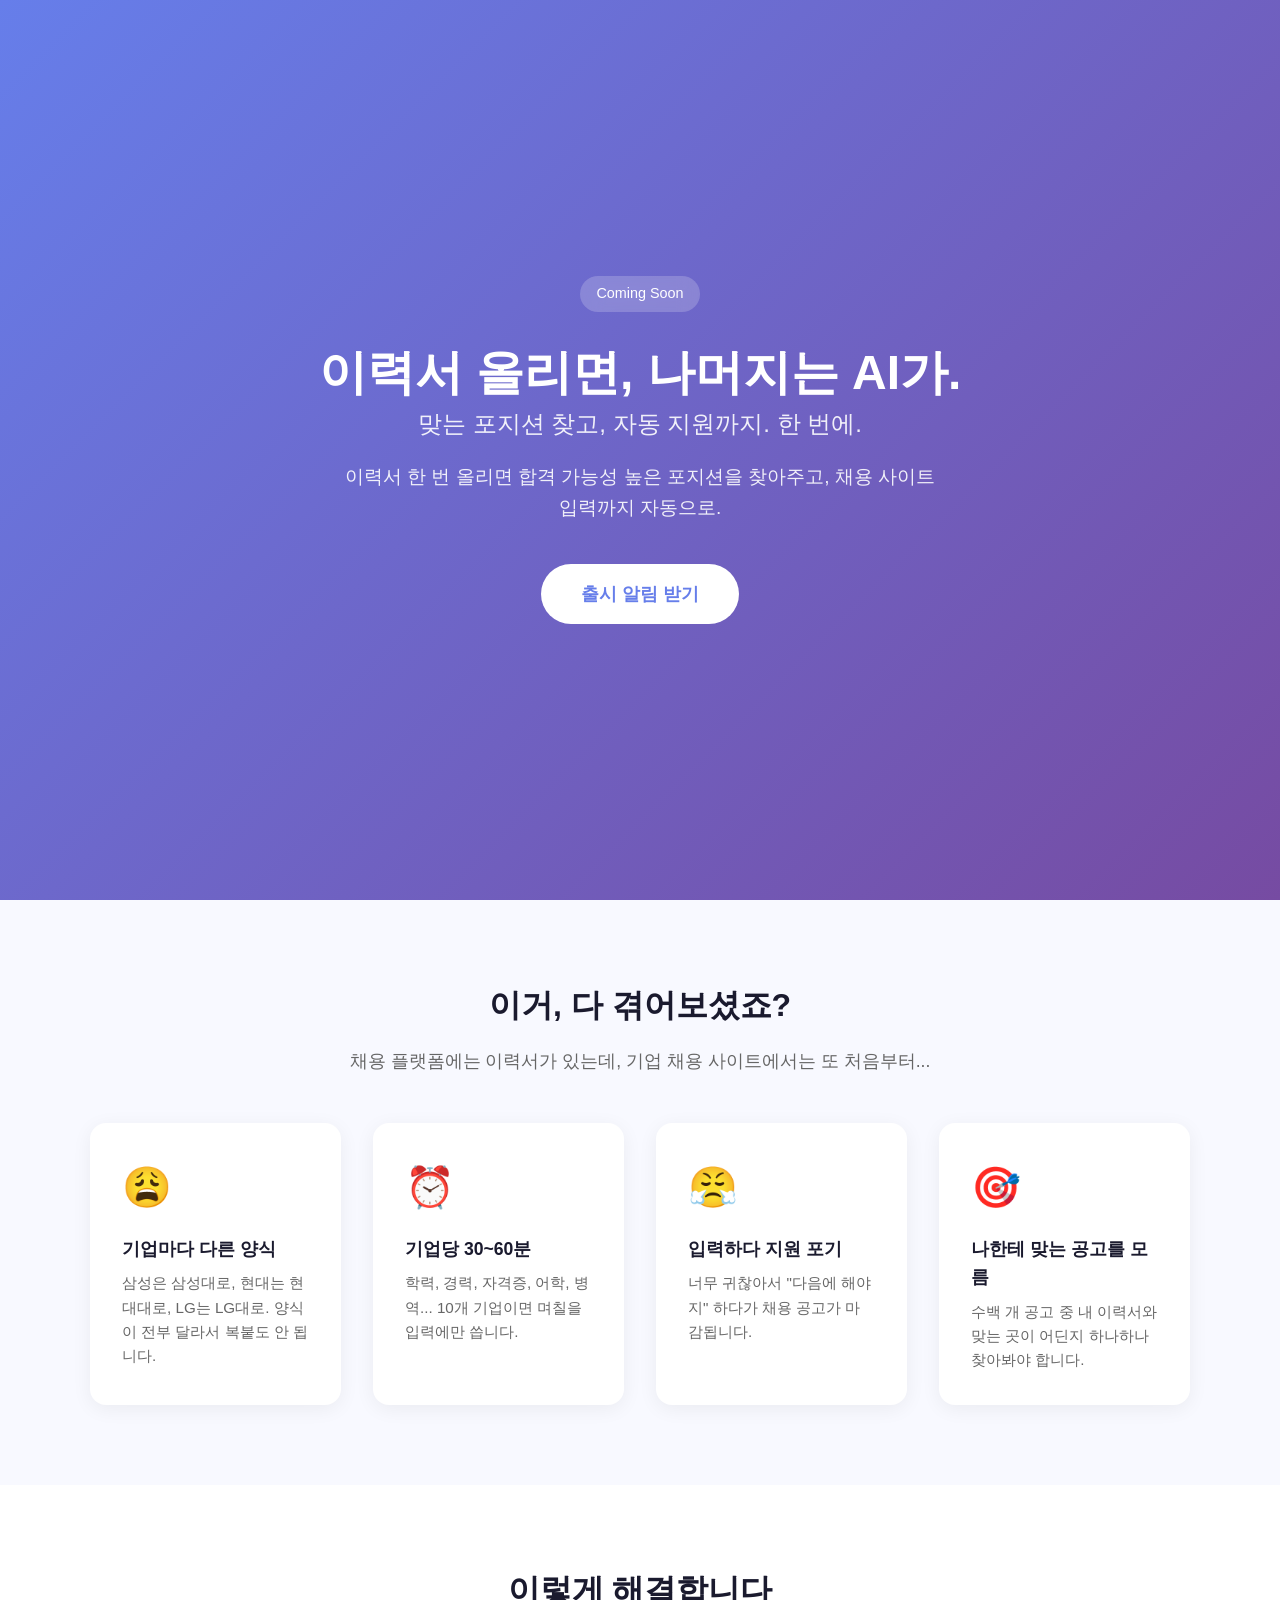
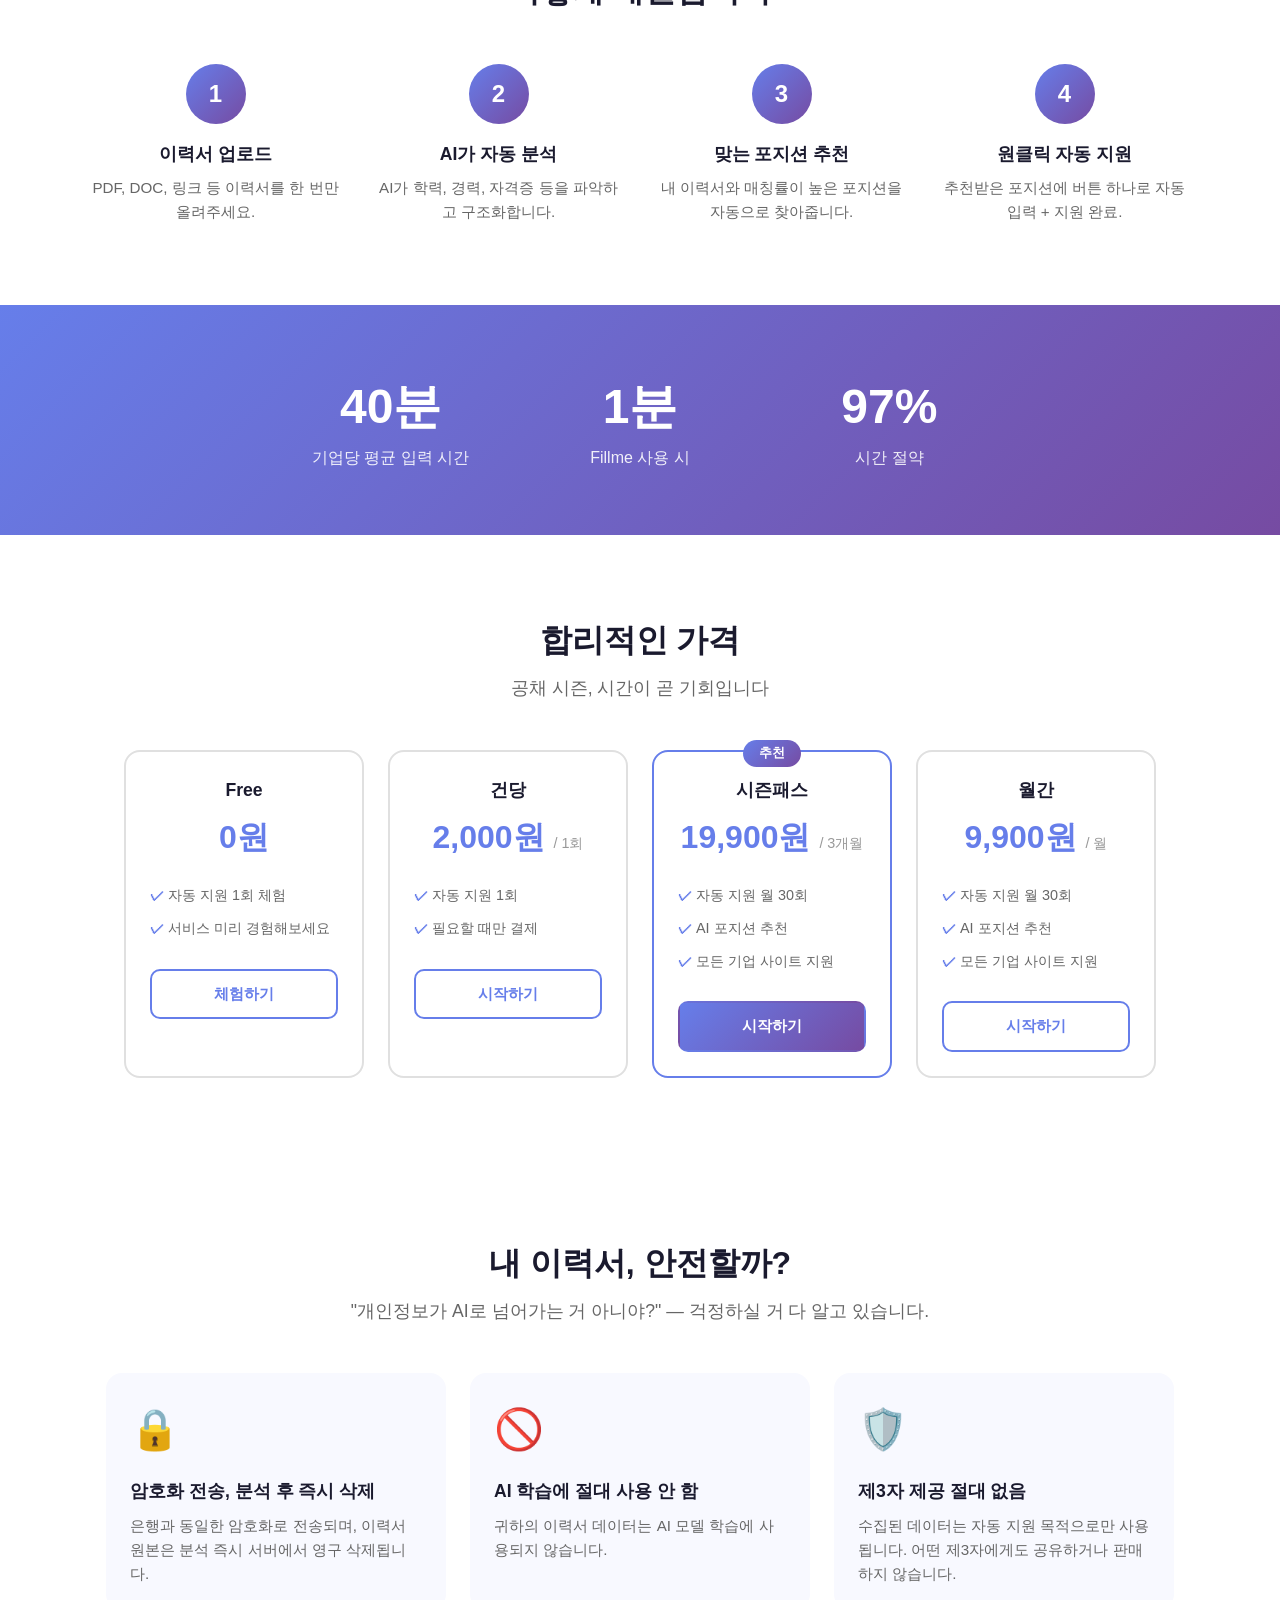
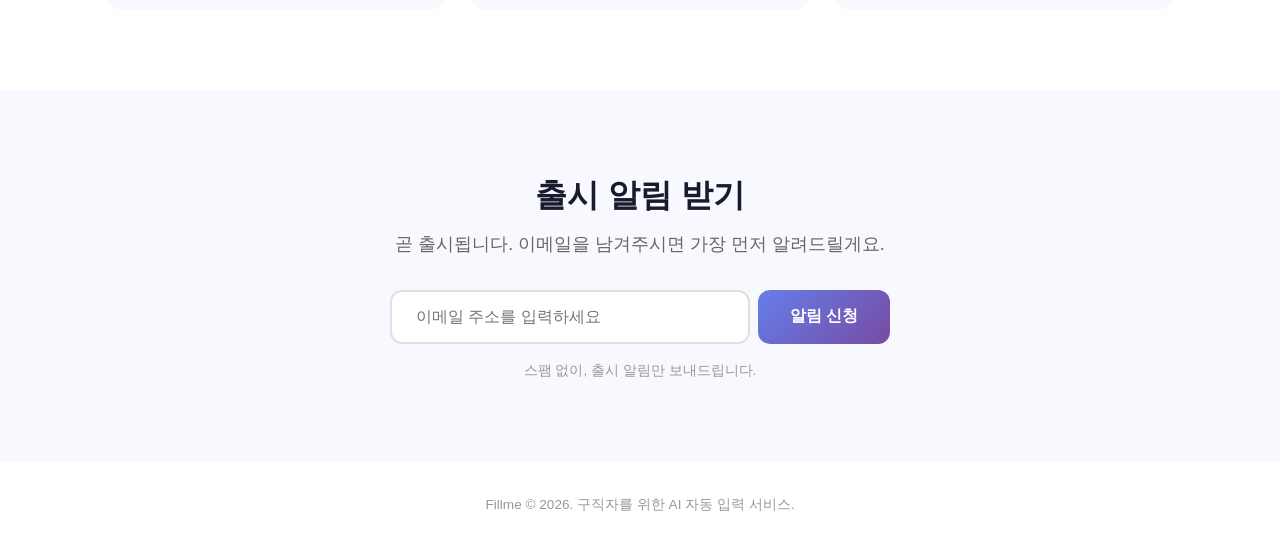
==== index.html @ e5c7961a "Update stats: 3min → 1min, 93% → 97% time saved Co-Authored-By: Claude Opus 4.6 (1M context) <norepl" ====
<!DOCTYPE html>
<html lang="ko">
<head>
    <meta charset="UTF-8">
    <meta name="viewport" content="width=device-width, initial-scale=1.0">
    <title>Fillme - 이력서 자동 입력</title>
    <meta name="description" content="이력서 한 번 올리면, 어떤 기업 채용 사이트든 자동으로 채워드립니다.">
    <style>
        * {
            margin: 0;
            padding: 0;
            box-sizing: border-box;
        }

        body {
            font-family: -apple-system, BlinkMacSystemFont, 'Segoe UI', Roboto, 'Noto Sans KR', sans-serif;
            color: #1a1a2e;
            background: #ffffff;
            line-height: 1.6;
        }

        /* Hero Section */
        .hero {
            min-height: 100vh;
            display: flex;
            flex-direction: column;
            justify-content: center;
            align-items: center;
            text-align: center;
            padding: 2rem;
            background: linear-gradient(135deg, #667eea 0%, #764ba2 100%);
            color: white;
        }

        .hero-badge {
            display: inline-block;
            background: rgba(255,255,255,0.2);
            padding: 0.4rem 1rem;
            border-radius: 50px;
            font-size: 0.9rem;
            margin-bottom: 2rem;
            backdrop-filter: blur(10px);
        }

        .hero h1 {
            font-size: 3rem;
            font-weight: 800;
            margin-bottom: 1.5rem;
            line-height: 1.2;
        }

        .hero h1 span {
            display: block;
            font-size: 1.5rem;
            font-weight: 400;
            opacity: 0.9;
            margin-top: 0.5rem;
        }

        .hero p {
            font-size: 1.2rem;
            max-width: 600px;
            opacity: 0.9;
            margin-bottom: 2.5rem;
        }

        .hero-cta {
            display: inline-block;
            background: white;
            color: #667eea;
            padding: 1rem 2.5rem;
            border-radius: 50px;
            font-size: 1.1rem;
            font-weight: 700;
            text-decoration: none;
            transition: transform 0.2s, box-shadow 0.2s;
        }

        .hero-cta:hover {
            transform: translateY(-2px);
            box-shadow: 0 10px 30px rgba(0,0,0,0.2);
        }

        /* Pain Section */
        .pain {
            padding: 5rem 2rem;
            text-align: center;
            background: #f8f9ff;
        }

        .pain h2 {
            font-size: 2rem;
            margin-bottom: 1rem;
            color: #1a1a2e;
        }

        .pain .subtitle {
            font-size: 1.1rem;
            color: #666;
            max-width: 600px;
            margin: 0 auto 3rem;
        }

        .pain-cards {
            display: flex;
            gap: 2rem;
            max-width: 1100px;
            margin: 0 auto;
            flex-wrap: wrap;
            justify-content: center;
        }

        .pain-card {
            background: white;
            padding: 2rem;
            border-radius: 16px;
            flex: 1;
            min-width: 250px;
            max-width: 280px;
            box-shadow: 0 4px 20px rgba(0,0,0,0.06);
            text-align: left;
        }

        .pain-card .emoji {
            font-size: 2.5rem;
            margin-bottom: 1rem;
        }

        .pain-card h3 {
            font-size: 1.1rem;
            margin-bottom: 0.5rem;
            color: #1a1a2e;
        }

        .pain-card p {
            font-size: 0.95rem;
            color: #666;
        }

        /* How It Works */
        .how {
            padding: 5rem 2rem;
            text-align: center;
        }

        .how h2 {
            font-size: 2rem;
            margin-bottom: 3rem;
        }

        .steps {
            display: flex;
            gap: 2rem;
            max-width: 1100px;
            margin: 0 auto;
            flex-wrap: wrap;
            justify-content: center;
        }

        .step {
            flex: 1;
            min-width: 220px;
            max-width: 280px;
        }

        .step-number {
            width: 60px;
            height: 60px;
            background: linear-gradient(135deg, #667eea, #764ba2);
            color: white;
            border-radius: 50%;
            display: flex;
            align-items: center;
            justify-content: center;
            font-size: 1.5rem;
            font-weight: 700;
            margin: 0 auto 1rem;
        }

        .step h3 {
            font-size: 1.1rem;
            margin-bottom: 0.5rem;
        }

        .step p {
            font-size: 0.95rem;
            color: #666;
        }

        /* Stats */
        .stats {
            padding: 4rem 2rem;
            background: linear-gradient(135deg, #667eea 0%, #764ba2 100%);
            color: white;
            text-align: center;
        }

        .stats-grid {
            display: flex;
            gap: 3rem;
            max-width: 700px;
            margin: 0 auto;
            justify-content: center;
            flex-wrap: wrap;
        }

        .stat {
            flex: 1;
            min-width: 150px;
        }

        .stat .number {
            font-size: 3rem;
            font-weight: 800;
        }

        .stat .label {
            font-size: 1rem;
            opacity: 0.9;
        }

        /* CTA Section */
        .cta {
            padding: 5rem 2rem;
            text-align: center;
            background: #f8f9ff;
        }

        .cta h2 {
            font-size: 2rem;
            margin-bottom: 0.5rem;
        }

        .cta .subtitle {
            font-size: 1.1rem;
            color: #666;
            margin-bottom: 2rem;
        }

        .form-container {
            max-width: 500px;
            margin: 0 auto;
        }

        .email-form {
            display: flex;
            gap: 0.5rem;
            margin-bottom: 1rem;
        }

        .email-form input {
            flex: 1;
            padding: 1rem 1.5rem;
            border: 2px solid #e0e0e0;
            border-radius: 12px;
            font-size: 1rem;
            outline: none;
            transition: border-color 0.2s;
        }

        .email-form input:focus {
            border-color: #667eea;
        }

        .email-form button {
            padding: 1rem 2rem;
            background: linear-gradient(135deg, #667eea, #764ba2);
            color: white;
            border: none;
            border-radius: 12px;
            font-size: 1rem;
            font-weight: 700;
            cursor: pointer;
            transition: transform 0.2s, opacity 0.2s;
            white-space: nowrap;
        }

        .email-form button:hover {
            transform: translateY(-1px);
            opacity: 0.9;
        }

        .form-note {
            font-size: 0.85rem;
            color: #999;
        }

        .success-message {
            display: none;
            background: #e8f5e9;
            color: #2e7d32;
            padding: 1rem;
            border-radius: 12px;
            font-weight: 600;
        }

        /* Pricing Preview */
        .pricing {
            padding: 5rem 2rem;
            text-align: center;
        }

        .pricing h2 {
            font-size: 2rem;
            margin-bottom: 0.5rem;
        }

        .pricing .subtitle {
            font-size: 1.1rem;
            color: #666;
            margin-bottom: 3rem;
        }

        .pricing-cards {
            display: flex;
            gap: 1.5rem;
            max-width: 1050px;
            margin: 0 auto;
            flex-wrap: wrap;
            justify-content: center;
        }

        .pricing-card {
            background: white;
            border: 2px solid #e0e0e0;
            border-radius: 16px;
            padding: 1.5rem;
            flex: 1;
            min-width: 200px;
            max-width: 240px;
            cursor: pointer;
            transition: transform 0.2s, border-color 0.2s;
        }

        .pricing-card:hover {
            transform: translateY(-4px);
            border-color: #667eea;
        }

        .pricing-card.popular {
            border-color: #667eea;
            position: relative;
        }

        .pricing-card.popular::before {
            content: "추천";
            position: absolute;
            top: -12px;
            left: 50%;
            transform: translateX(-50%);
            background: linear-gradient(135deg, #667eea, #764ba2);
            color: white;
            padding: 0.2rem 1rem;
            border-radius: 50px;
            font-size: 0.8rem;
            font-weight: 700;
        }

        .pricing-card h3 {
            font-size: 1.1rem;
            margin-bottom: 0.5rem;
        }

        .pricing-card .price {
            font-size: 2rem;
            font-weight: 800;
            color: #667eea;
            margin-bottom: 0.5rem;
        }

        .pricing-card .price span {
            font-size: 0.9rem;
            font-weight: 400;
            color: #999;
        }

        .pricing-card ul {
            list-style: none;
            text-align: left;
            margin-top: 1rem;
        }

        .pricing-card ul li {
            padding: 0.3rem 0;
            font-size: 0.9rem;
            color: #666;
        }

        .pricing-card ul li::before {
            content: "✓ ";
            color: #667eea;
            font-weight: 700;
        }

        .pricing-card .select-btn {
            display: block;
            width: 100%;
            margin-top: 1.5rem;
            padding: 0.8rem;
            border: 2px solid #667eea;
            background: transparent;
            color: #667eea;
            border-radius: 10px;
            font-size: 0.95rem;
            font-weight: 600;
            cursor: pointer;
            transition: background 0.2s, color 0.2s;
        }

        .pricing-card.popular .select-btn {
            background: linear-gradient(135deg, #667eea, #764ba2);
            color: white;
            border-color: transparent;
        }

        .pricing-card .select-btn:hover {
            background: #667eea;
            color: white;
        }

        /* Security */
        .security {
            padding: 5rem 2rem;
            text-align: center;
        }

        .security h2 {
            font-size: 2rem;
            margin-bottom: 0.5rem;
        }

        .security .subtitle {
            font-size: 1.1rem;
            color: #666;
            margin-bottom: 3rem;
        }

        .security-cards {
            display: flex;
            gap: 1.5rem;
            max-width: 1100px;
            margin: 0 auto;
            flex-wrap: wrap;
            justify-content: center;
        }

        .security-card {
            background: #f8f9ff;
            padding: 1.5rem;
            border-radius: 16px;
            flex: 1;
            min-width: 220px;
            max-width: 340px;
            text-align: left;
        }

        .security-card .emoji {
            font-size: 2.5rem;
            margin-bottom: 1rem;
        }

        .security-card h3 {
            font-size: 1.1rem;
            margin-bottom: 0.5rem;
            color: #1a1a2e;
        }

        .security-card p {
            font-size: 0.95rem;
            color: #666;
        }

        /* Footer */
        footer {
            padding: 2rem;
            text-align: center;
            color: #999;
            font-size: 0.85rem;
        }

        /* Mobile */
        @media (max-width: 768px) {
            .hero h1 {
                font-size: 2rem;
            }

            .hero h1 span {
                font-size: 1.2rem;
            }

            .hero p {
                font-size: 1rem;
            }

            .email-form {
                flex-direction: column;
            }

            .email-form button {
                width: 100%;
            }

            .pain-cards, .steps, .pricing-cards, .security-cards {
                flex-direction: column;
                align-items: center;
            }
        }
    </style>
</head>
<body>

    <!-- Hero -->
    <section class="hero">
        <div class="hero-badge">Coming Soon</div>
        <h1>
            이력서 올리면, 나머지는 AI가.
            <span>맞는 포지션 찾고, 자동 지원까지. 한 번에.</span>
        </h1>
        <p>이력서 한 번 올리면 합격 가능성 높은 포지션을 찾아주고, 채용 사이트 입력까지 자동으로.</p>
        <a href="#signup" class="hero-cta">출시 알림 받기</a>
    </section>

    <!-- Pain Points -->
    <section class="pain">
        <h2>이거, 다 겪어보셨죠?</h2>
        <p class="subtitle">채용 플랫폼에는 이력서가 있는데, 기업 채용 사이트에서는 또 처음부터...</p>
        <div class="pain-cards">
            <div class="pain-card">
                <div class="emoji">😩</div>
                <h3>기업마다 다른 양식</h3>
                <p>삼성은 삼성대로, 현대는 현대대로, LG는 LG대로. 양식이 전부 달라서 복붙도 안 됩니다.</p>
            </div>
            <div class="pain-card">
                <div class="emoji">⏰</div>
                <h3>기업당 30~60분</h3>
                <p>학력, 경력, 자격증, 어학, 병역... 10개 기업이면 며칠을 입력에만 씁니다.</p>
            </div>
            <div class="pain-card">
                <div class="emoji">😤</div>
                <h3>입력하다 지원 포기</h3>
                <p>너무 귀찮아서 "다음에 해야지" 하다가 채용 공고가 마감됩니다.</p>
            </div>
            <div class="pain-card">
                <div class="emoji">🎯</div>
                <h3>나한테 맞는 공고를 모름</h3>
                <p>수백 개 공고 중 내 이력서와 맞는 곳이 어딘지 하나하나 찾아봐야 합니다.</p>
            </div>
        </div>
    </section>

    <!-- How It Works -->
    <section class="how">
        <h2>이렇게 해결합니다</h2>
        <div class="steps">
            <div class="step">
                <div class="step-number">1</div>
                <h3>이력서 업로드</h3>
                <p>PDF, DOC, 링크 등 이력서를 한 번만 올려주세요.</p>
            </div>
            <div class="step">
                <div class="step-number">2</div>
                <h3>AI가 자동 분석</h3>
                <p>AI가 학력, 경력, 자격증 등을 파악하고 구조화합니다.</p>
            </div>
            <div class="step">
                <div class="step-number">3</div>
                <h3>맞는 포지션 추천</h3>
                <p>내 이력서와 매칭률이 높은 포지션을 자동으로 찾아줍니다.</p>
            </div>
            <div class="step">
                <div class="step-number">4</div>
                <h3>원클릭 자동 지원</h3>
                <p>추천받은 포지션에 버튼 하나로 자동 입력 + 지원 완료.</p>
            </div>
        </div>
    </section>

    <!-- Stats -->
    <section class="stats">
        <div class="stats-grid">
            <div class="stat">
                <div class="number">40분</div>
                <div class="label">기업당 평균 입력 시간</div>
            </div>
            <div class="stat">
                <div class="number">1분</div>
                <div class="label">Fillme 사용 시</div>
            </div>
            <div class="stat">
                <div class="number">97%</div>
                <div class="label">시간 절약</div>
            </div>
        </div>
    </section>

    <!-- Pricing -->
    <section class="pricing" id="pricing">
        <h2>합리적인 가격</h2>
        <p class="subtitle">공채 시즌, 시간이 곧 기회입니다</p>
        <div class="pricing-cards">
            <div class="pricing-card" onclick="trackPricing('free')">
                <h3>Free</h3>
                <div class="price">0원</div>
                <ul>
                    <li>자동 지원 1회 체험</li>
                    <li>서비스 미리 경험해보세요</li>
                </ul>
                <button class="select-btn">체험하기</button>
            </div>
            <div class="pricing-card" onclick="trackPricing('per_use')">
                <h3>건당</h3>
                <div class="price">2,000원 <span>/ 1회</span></div>
                <ul>
                    <li>자동 지원 1회</li>
                    <li>필요할 때만 결제</li>
                </ul>
                <button class="select-btn">시작하기</button>
            </div>
            <div class="pricing-card popular" onclick="trackPricing('season')">
                <h3>시즌패스</h3>
                <div class="price">19,900원 <span>/ 3개월</span></div>
                <ul>
                    <li>자동 지원 월 30회</li>
                    <li>AI 포지션 추천</li>
                    <li>모든 기업 사이트 지원</li>
                </ul>
                <button class="select-btn">시작하기</button>
            </div>
            <div class="pricing-card" onclick="trackPricing('monthly')">
                <h3>월간</h3>
                <div class="price">9,900원 <span>/ 월</span></div>
                <ul>
                    <li>자동 지원 월 30회</li>
                    <li>AI 포지션 추천</li>
                    <li>모든 기업 사이트 지원</li>
                </ul>
                <button class="select-btn">시작하기</button>
            </div>
        </div>
    </section>

    <!-- Security -->
    <section class="security">
        <h2>내 이력서, 안전할까?</h2>
        <p class="subtitle">"개인정보가 AI로 넘어가는 거 아니야?" — 걱정하실 거 다 알고 있습니다.</p>
        <div class="security-cards">
            <div class="security-card">
                <div class="emoji">🔒</div>
                <h3>암호화 전송, 분석 후 즉시 삭제</h3>
                <p>은행과 동일한 암호화로 전송되며, 이력서 원본은 분석 즉시 서버에서 영구 삭제됩니다.</p>
            </div>
            <div class="security-card">
                <div class="emoji">🚫</div>
                <h3>AI 학습에 절대 사용 안 함</h3>
                <p>귀하의 이력서 데이터는 AI 모델 학습에 사용되지 않습니다.</p>
            </div>
            <div class="security-card">
                <div class="emoji">🛡️</div>
                <h3>제3자 제공 절대 없음</h3>
                <p>수집된 데이터는 자동 지원 목적으로만 사용됩니다. 어떤 제3자에게도 공유하거나 판매하지 않습니다.</p>
            </div>
        </div>
    </section>

    <!-- CTA -->
    <section class="cta" id="signup">
        <h2>출시 알림 받기</h2>
        <p class="subtitle">곧 출시됩니다. 이메일을 남겨주시면 가장 먼저 알려드릴게요.</p>
        <div class="form-container">
            <form class="email-form" id="emailForm" onsubmit="handleSubmit(event)">
                <input type="email" placeholder="이메일 주소를 입력하세요" required id="emailInput">
                <button type="submit">알림 신청</button>
            </form>
            <div class="success-message" id="successMsg">
                신청 완료! 출시되면 가장 먼저 알려드릴게요.
            </div>
            <p class="form-note">스팸 없이, 출시 알림만 보내드립니다.</p>
        </div>
    </section>

    <!-- Footer -->
    <footer>
        <p>Fillme &copy; 2026. 구직자를 위한 AI 자동 입력 서비스.</p>
    </footer>

    <script>
        const SCRIPT_URL = 'https://script.google.com/macros/s/AKfycbz_OMWYUCqNUQVuJRzr-c2xWuu4dg3sXZvayTODtZNOSINa47K45VTCFjbTi0gZp-DR/exec';

        var selectedPlan = '';

        // Email form submission
        function handleSubmit(e) {
            e.preventDefault();
            var email = document.getElementById('emailInput').value;
            var btn = e.target.querySelector('button');
            btn.textContent = '전송 중...';
            btn.disabled = true;

            // Google Apps Script로 전송 (이메일 + 선택한 플랜)
            fetch(SCRIPT_URL, {
                method: 'POST',
                mode: 'no-cors',
                headers: { 'Content-Type': 'application/json' },
                body: JSON.stringify({ email: email, plan: selectedPlan })
            }).then(function() {
                document.getElementById('emailForm').style.display = 'none';
                document.getElementById('successMsg').style.display = 'block';
            }).catch(function() {
                document.getElementById('emailForm').style.display = 'none';
                document.getElementById('successMsg').style.display = 'block';
            });
        }

        // Pricing click → 플랜 기억 + 선택 표시 + 이메일 폼으로 이동
        function trackPricing(plan) {
            selectedPlan = plan;
            // 선택된 플랜 시각적 표시
            document.querySelectorAll('.pricing-card').forEach(function(card) {
                card.style.opacity = '0.6';
            });
            event.currentTarget.closest('.pricing-card').style.opacity = '1';
            event.currentTarget.closest('.pricing-card').style.border = '2px solid #667eea';
            // 이메일 폼으로 스크롤
            document.getElementById('signup').scrollIntoView({ behavior: 'smooth' });
            setTimeout(function() { document.getElementById('emailInput').focus(); }, 500);
        }

        // Smooth scroll for hero CTA
        document.querySelector('.hero-cta').addEventListener('click', function(e) {
            e.preventDefault();
            document.getElementById('signup').scrollIntoView({ behavior: 'smooth' });
        });
    </script>

</body>
</html>
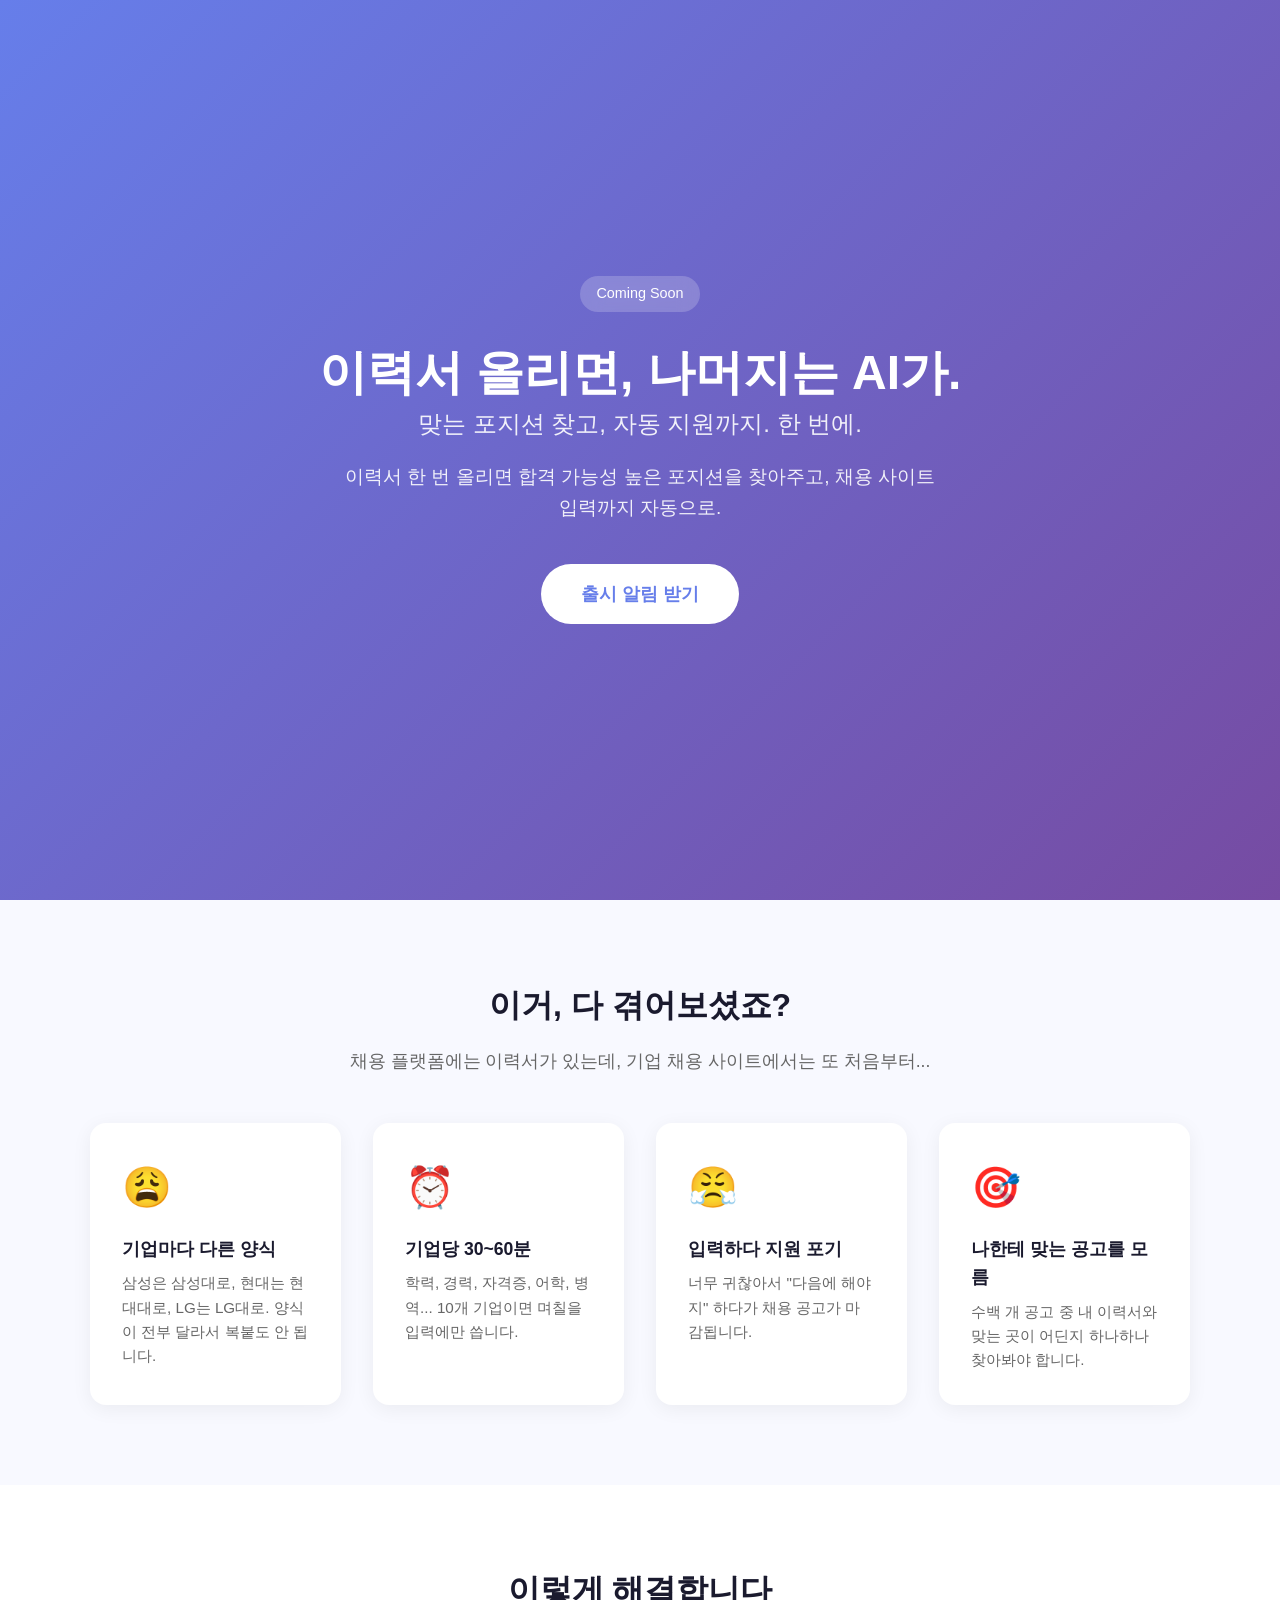
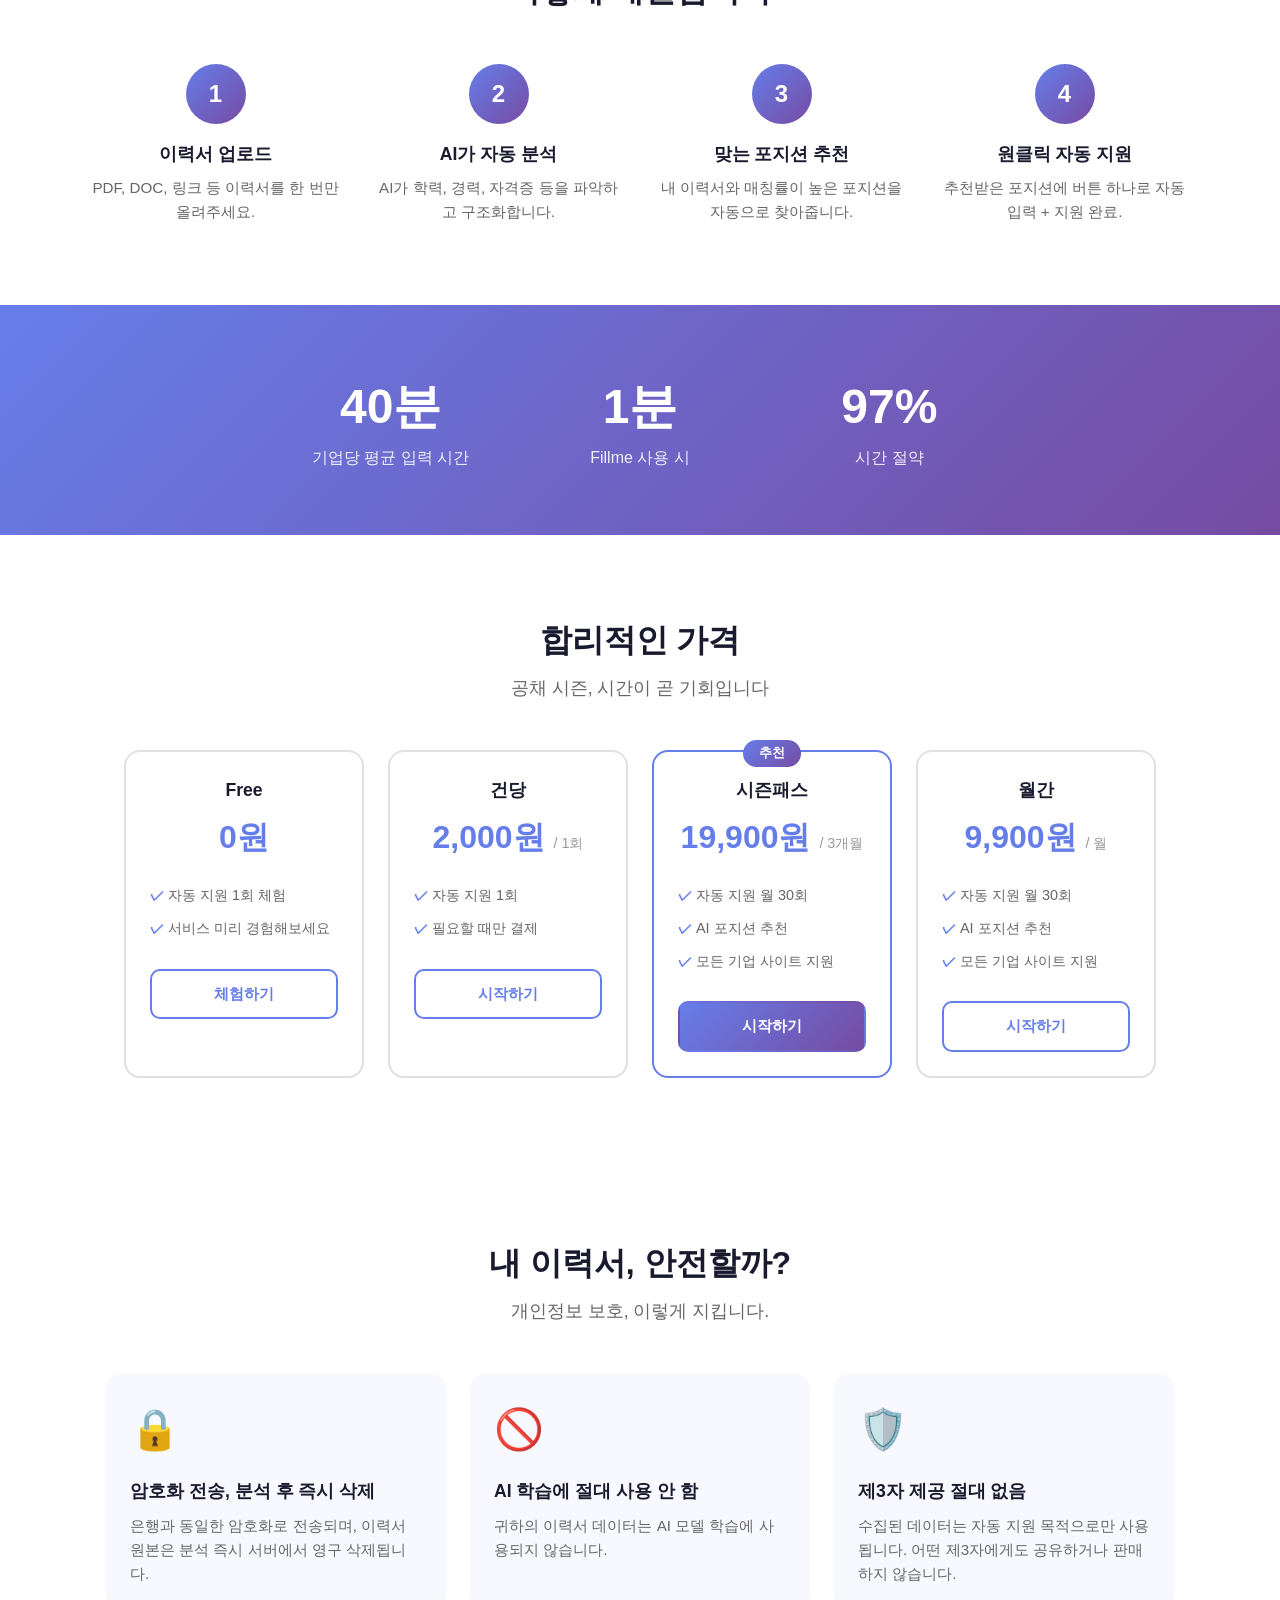
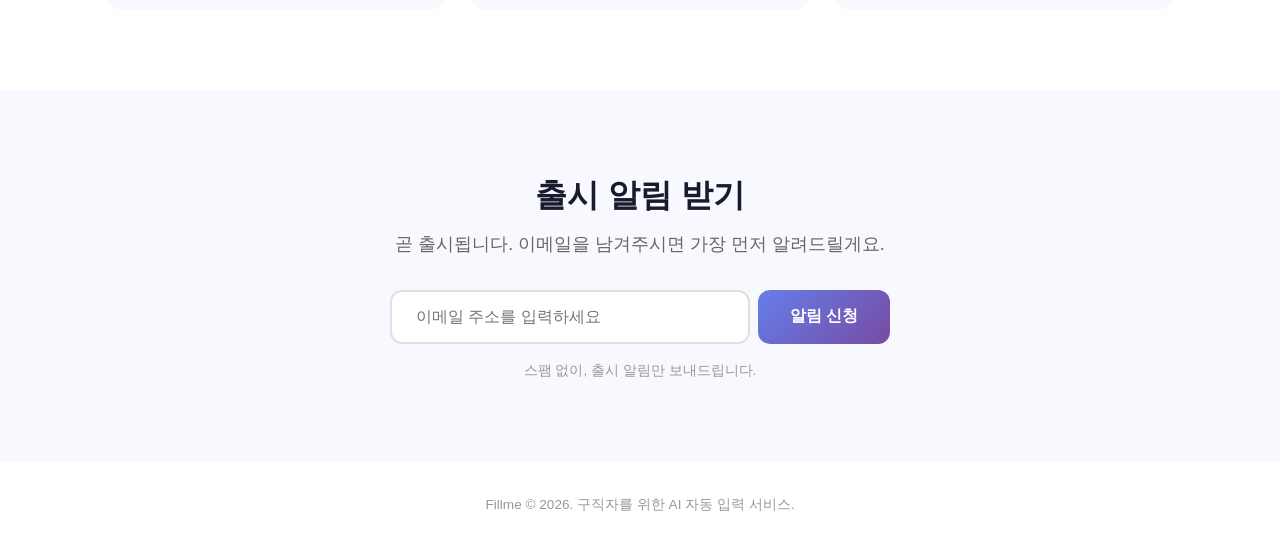
==== commit ae808c39: "Update security subtitle tone Co-Authored-By: Claude Opus 4.6 (1M context) <noreply@anthropic.com>" ====
--- a/index.html
+++ b/index.html
@@ -642,7 +642,7 @@
     <!-- Security -->
     <section class="security">
         <h2>내 이력서, 안전할까?</h2>
-        <p class="subtitle">"개인정보가 AI로 넘어가는 거 아니야?" — 걱정하실 거 다 알고 있습니다.</p>
+        <p class="subtitle">개인정보 보호, 이렇게 지킵니다.</p>
         <div class="security-cards">
             <div class="security-card">
                 <div class="emoji">🔒</div>
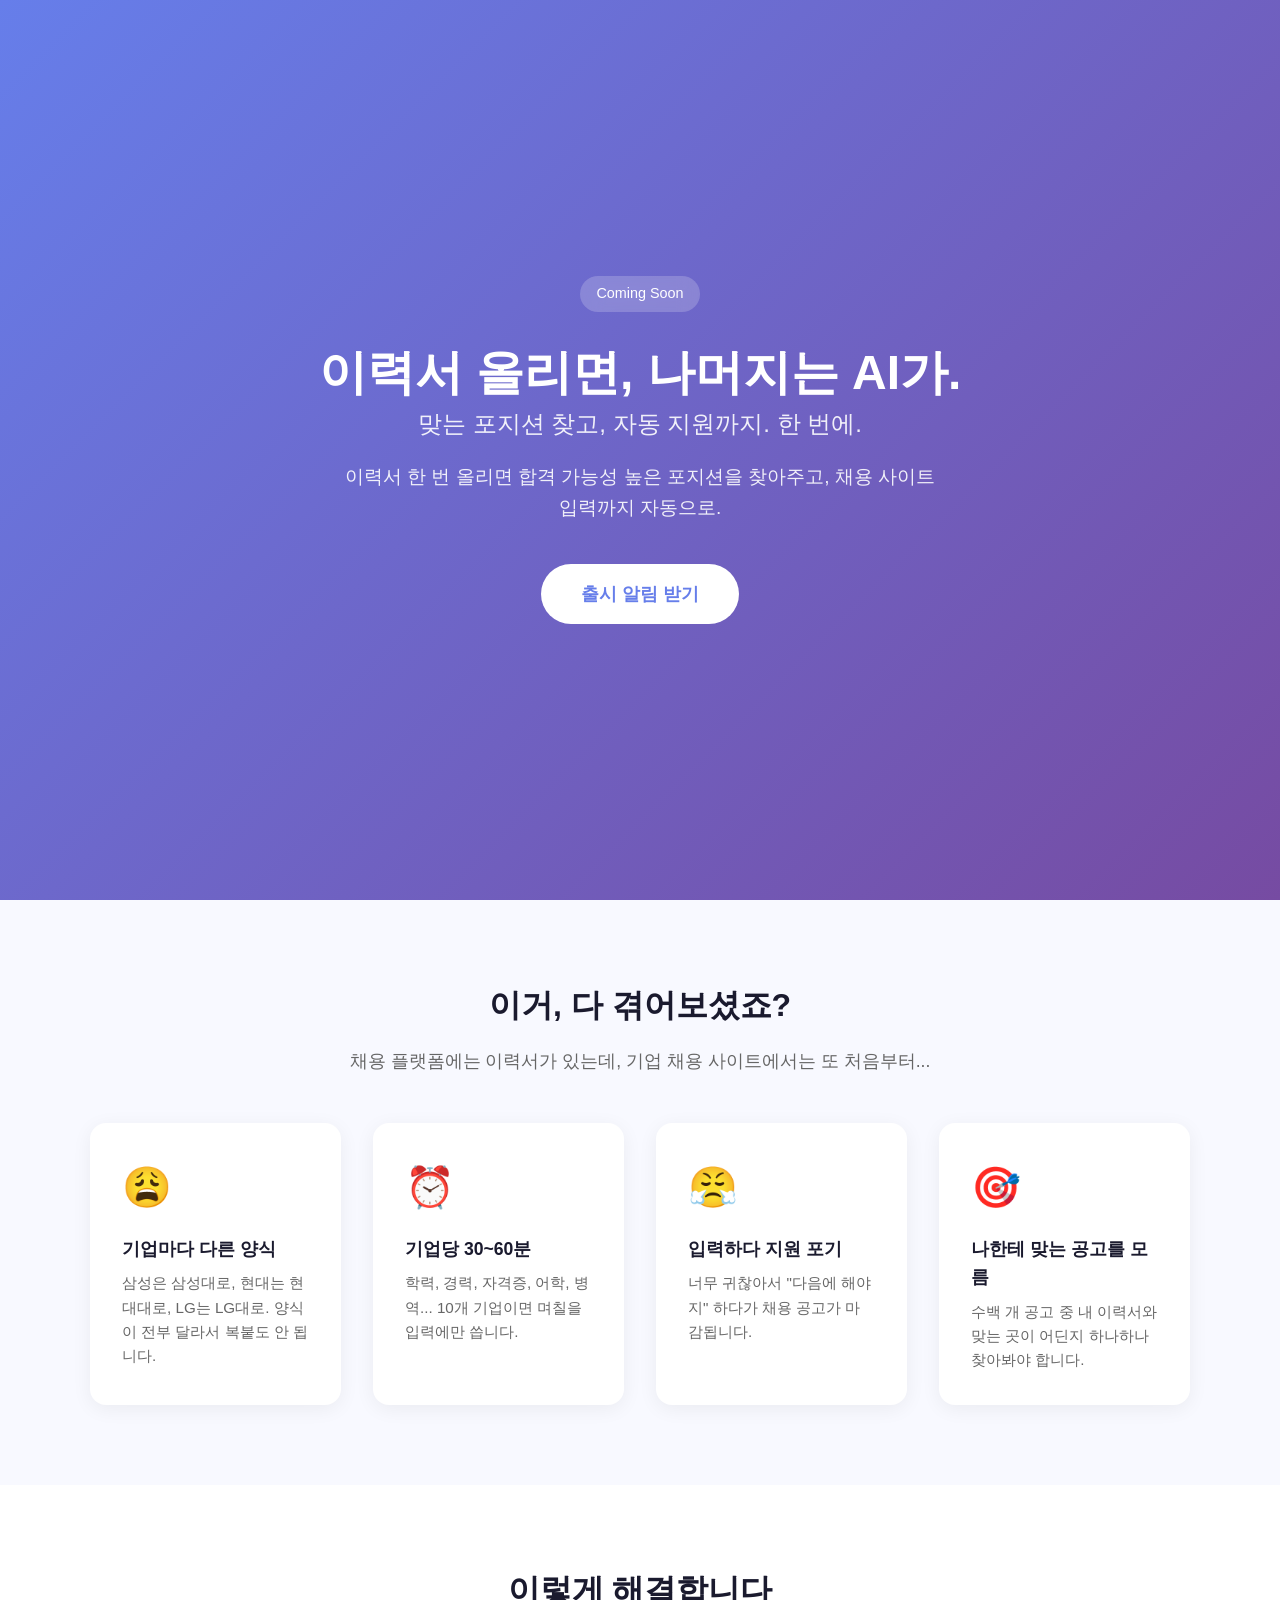
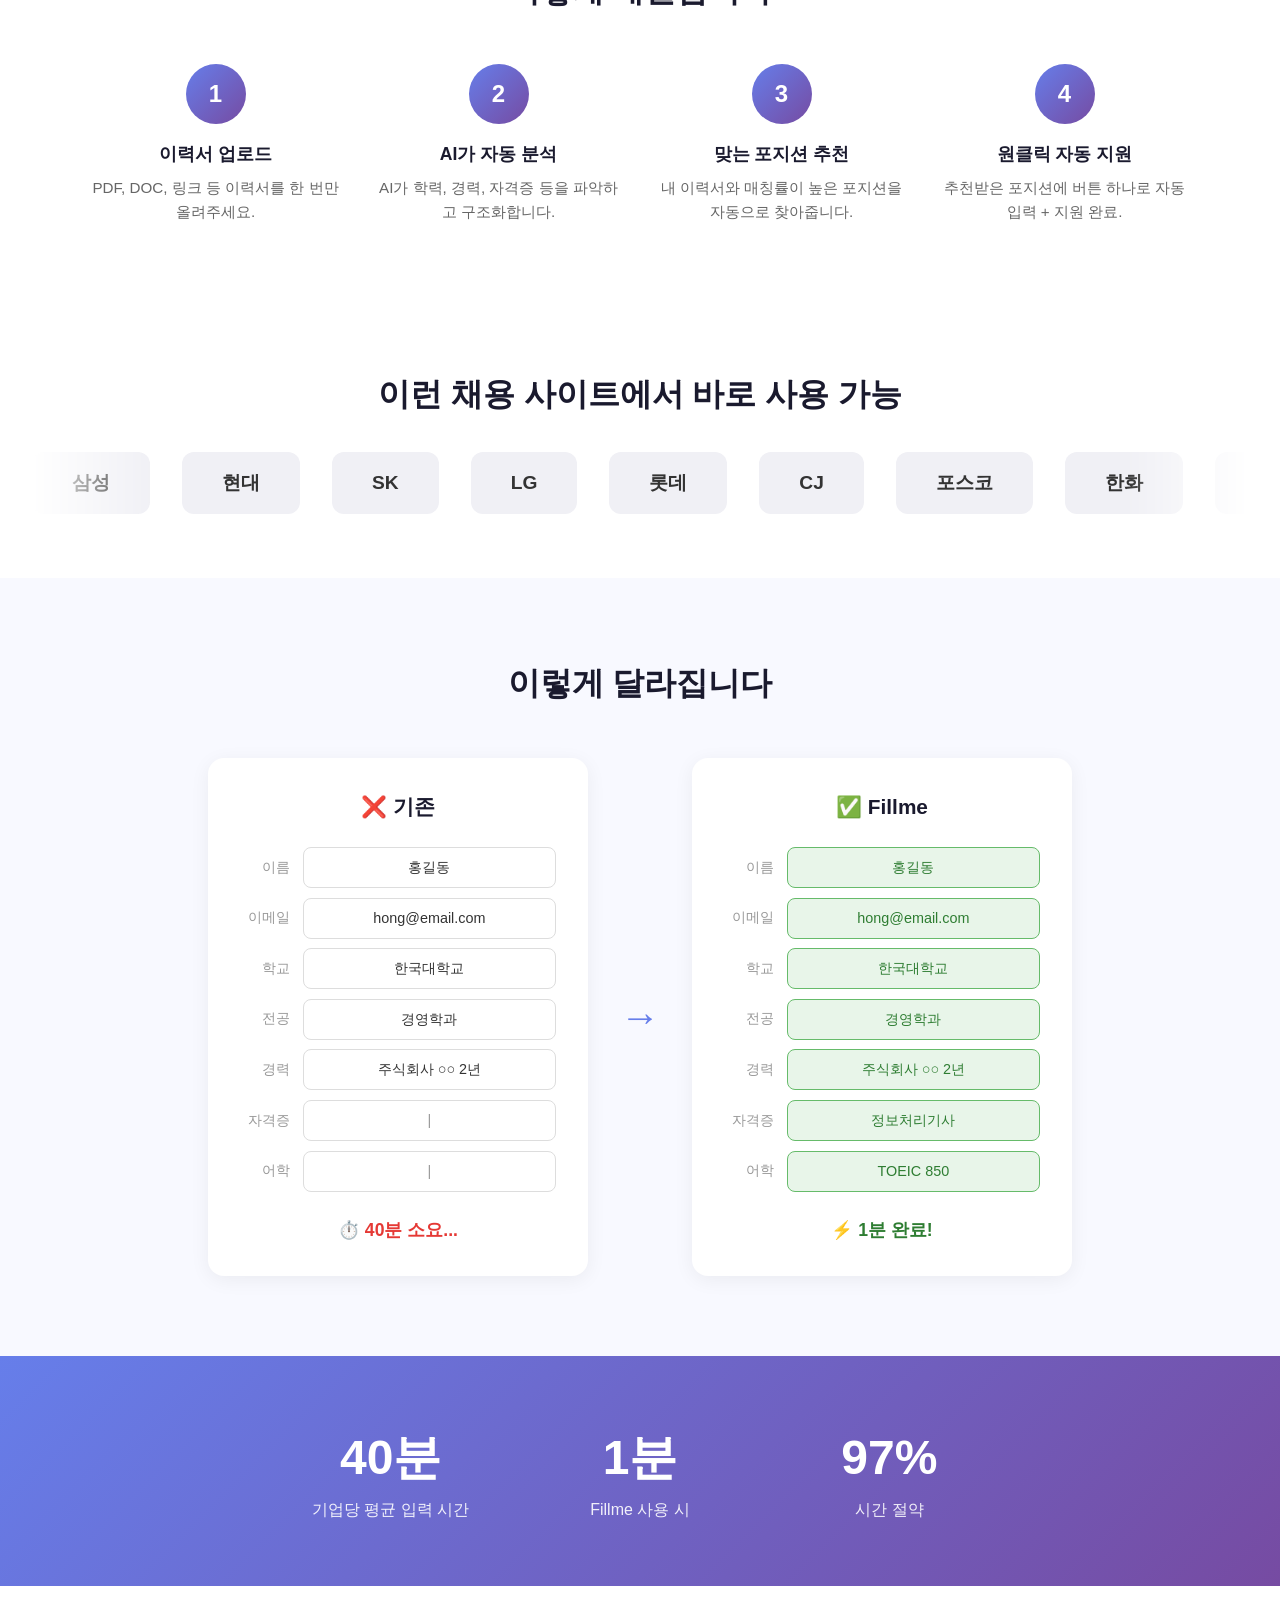
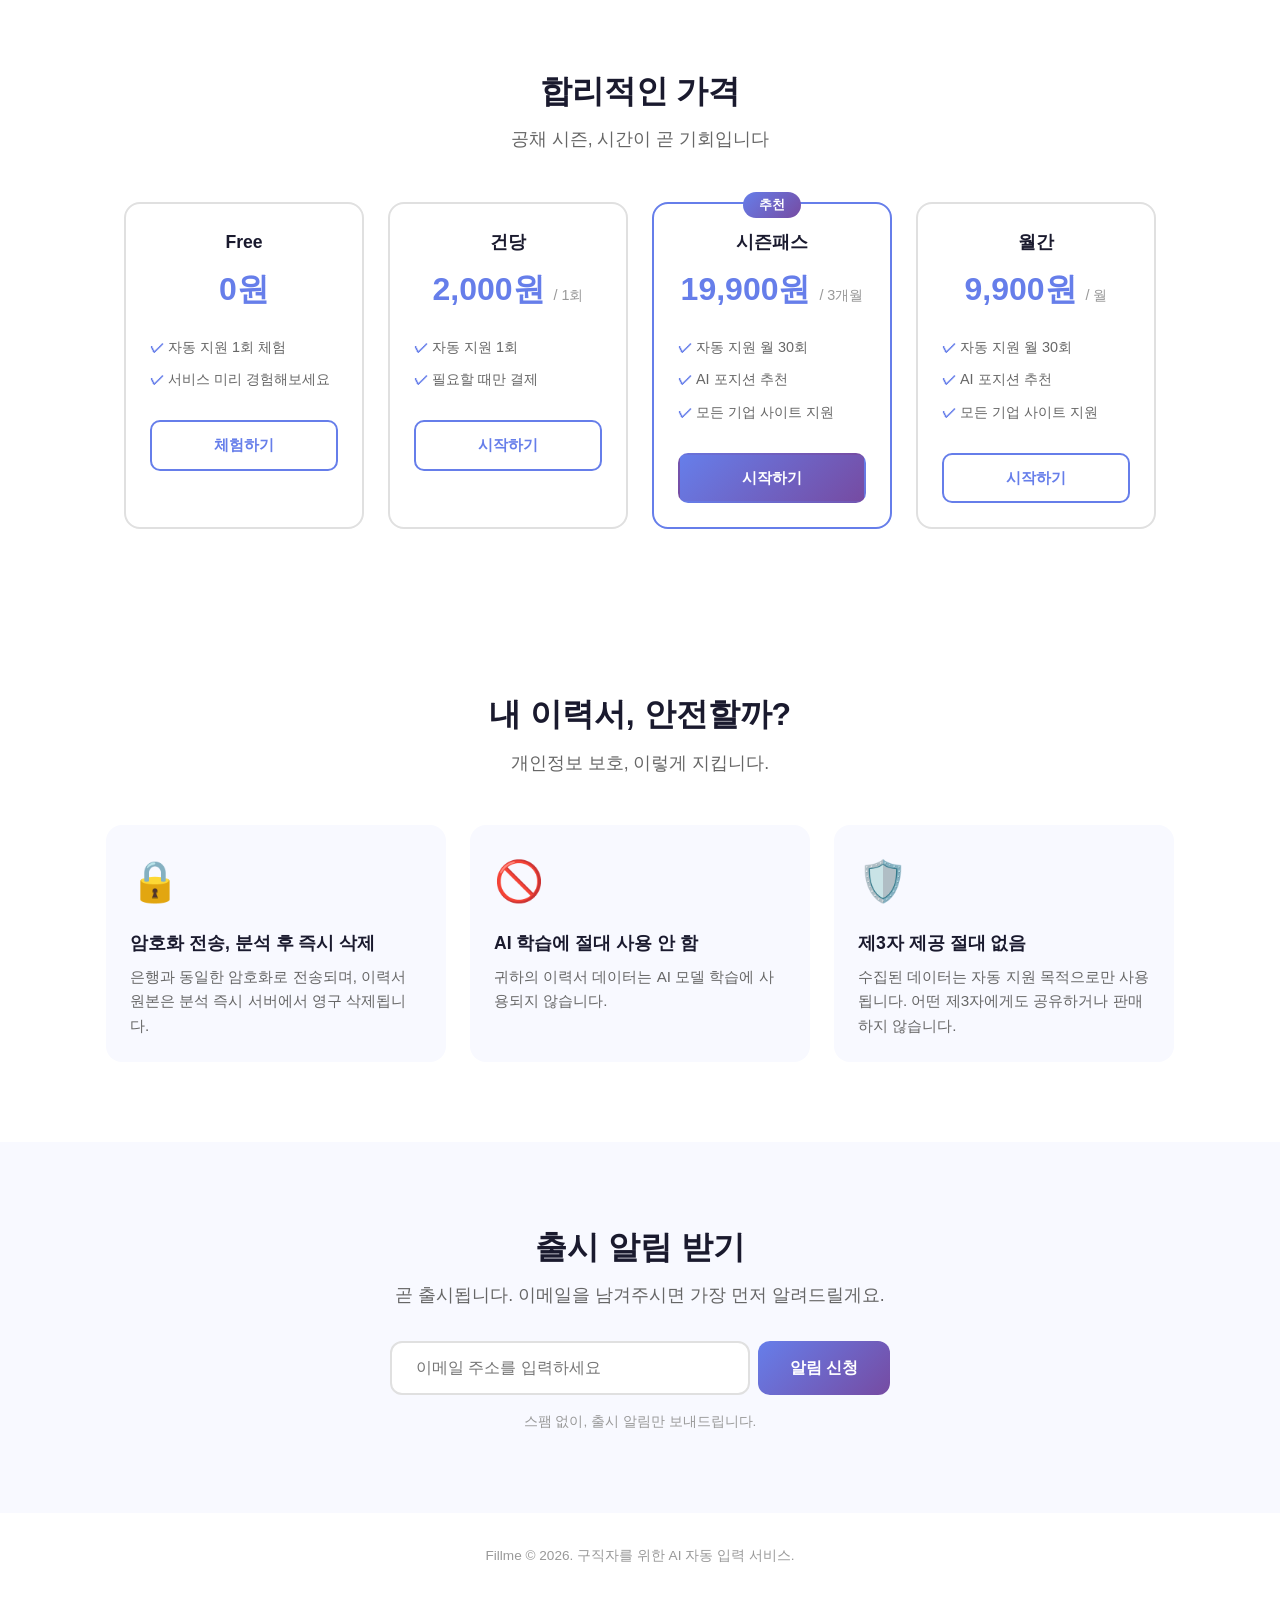
==== commit 71e5ff51: "Add scrolling company logos + before/after comparison section - Animated scrolling logos (삼성, 현대, SK" ====
--- a/index.html
+++ b/index.html
@@ -5,6 +5,14 @@
     <meta name="viewport" content="width=device-width, initial-scale=1.0">
     <title>Fillme - 이력서 자동 입력</title>
     <meta name="description" content="이력서 한 번 올리면, 어떤 기업 채용 사이트든 자동으로 채워드립니다.">
+    <!-- Google Analytics -->
+    <script async src="https://www.googletagmanager.com/gtag/js?id=G-KNCS7GPDB6"></script>
+    <script>
+        window.dataLayer = window.dataLayer || [];
+        function gtag(){dataLayer.push(arguments);}
+        gtag('js', new Date());
+        gtag('config', 'G-KNCS7GPDB6');
+    </script>
     <style>
         * {
             margin: 0;
@@ -418,6 +426,162 @@
             color: white;
         }
 
+        /* Companies - Scrolling Logos */
+        .companies {
+            padding: 4rem 2rem;
+            text-align: center;
+            overflow: hidden;
+        }
+
+        .companies h2 {
+            font-size: 2rem;
+            margin-bottom: 2rem;
+        }
+
+        .logo-track-wrapper {
+            overflow: hidden;
+            mask-image: linear-gradient(to right, transparent, black 10%, black 90%, transparent);
+            -webkit-mask-image: linear-gradient(to right, transparent, black 10%, black 90%, transparent);
+        }
+
+        .logo-track {
+            display: flex;
+            gap: 2rem;
+            animation: scroll 20s linear infinite;
+            width: max-content;
+        }
+
+        @keyframes scroll {
+            0% { transform: translateX(0); }
+            100% { transform: translateX(-50%); }
+        }
+
+        .logo-item {
+            flex-shrink: 0;
+            background: #f0f0f5;
+            padding: 1rem 2.5rem;
+            border-radius: 12px;
+            font-size: 1.2rem;
+            font-weight: 700;
+            color: #333;
+            white-space: nowrap;
+        }
+
+        /* Before / After */
+        .before-after {
+            padding: 5rem 2rem;
+            text-align: center;
+            background: #f8f9ff;
+        }
+
+        .before-after h2 {
+            font-size: 2rem;
+            margin-bottom: 3rem;
+        }
+
+        .ba-container {
+            display: flex;
+            gap: 2rem;
+            max-width: 900px;
+            margin: 0 auto;
+            align-items: center;
+            justify-content: center;
+            flex-wrap: wrap;
+        }
+
+        .ba-card {
+            background: white;
+            border-radius: 16px;
+            padding: 2rem;
+            flex: 1;
+            min-width: 300px;
+            max-width: 380px;
+            box-shadow: 0 4px 20px rgba(0,0,0,0.06);
+        }
+
+        .ba-label {
+            font-size: 1.3rem;
+            font-weight: 700;
+            margin-bottom: 1.5rem;
+        }
+
+        .ba-form {
+            display: flex;
+            flex-direction: column;
+            gap: 0.6rem;
+        }
+
+        .ba-field {
+            display: flex;
+            align-items: center;
+            gap: 0.8rem;
+        }
+
+        .ba-field-label {
+            font-size: 0.85rem;
+            color: #999;
+            width: 50px;
+            text-align: right;
+            flex-shrink: 0;
+        }
+
+        .ba-field-input {
+            flex: 1;
+            padding: 0.5rem 0.8rem;
+            border-radius: 8px;
+            font-size: 0.9rem;
+        }
+
+        .ba-typing {
+            background: #fff;
+            border: 1px solid #ddd;
+            color: #333;
+            animation: blink 1s step-end infinite;
+        }
+
+        .ba-empty {
+            background: #fff;
+            border: 1px solid #ddd;
+            color: transparent;
+            min-height: 2rem;
+        }
+
+        .ba-empty::after {
+            content: '|';
+            color: #999;
+            animation: blink 1s step-end infinite;
+        }
+
+        @keyframes blink {
+            50% { opacity: 0; }
+        }
+
+        .ba-filled {
+            background: #e8f5e9;
+            border: 1px solid #66bb6a;
+            color: #2e7d32;
+        }
+
+        .ba-time {
+            margin-top: 1.5rem;
+            font-size: 1.1rem;
+            font-weight: 600;
+        }
+
+        .ba-before .ba-time {
+            color: #e53935;
+        }
+
+        .ba-after .ba-time {
+            color: #2e7d32;
+        }
+
+        .ba-arrow {
+            font-size: 2.5rem;
+            color: #667eea;
+            font-weight: 700;
+        }
+
         /* Security */
         .security {
             padding: 5rem 2rem;
@@ -498,6 +662,14 @@
 
             .email-form button {
                 width: 100%;
+            }
+
+            .ba-container {
+                flex-direction: column;
+            }
+
+            .ba-arrow {
+                transform: rotate(90deg);
             }
 
             .pain-cards, .steps, .pricing-cards, .security-cards {
@@ -571,6 +743,111 @@
                 <div class="step-number">4</div>
                 <h3>원클릭 자동 지원</h3>
                 <p>추천받은 포지션에 버튼 하나로 자동 입력 + 지원 완료.</p>
+            </div>
+        </div>
+    </section>
+
+    <!-- Supported Companies -->
+    <section class="companies">
+        <h2>이런 채용 사이트에서 바로 사용 가능</h2>
+        <div class="logo-track-wrapper">
+            <div class="logo-track">
+                <div class="logo-item">삼성</div>
+                <div class="logo-item">현대</div>
+                <div class="logo-item">SK</div>
+                <div class="logo-item">LG</div>
+                <div class="logo-item">롯데</div>
+                <div class="logo-item">CJ</div>
+                <div class="logo-item">포스코</div>
+                <div class="logo-item">한화</div>
+                <div class="logo-item">GS</div>
+                <div class="logo-item">두산</div>
+                <div class="logo-item">삼성</div>
+                <div class="logo-item">현대</div>
+                <div class="logo-item">SK</div>
+                <div class="logo-item">LG</div>
+                <div class="logo-item">롯데</div>
+                <div class="logo-item">CJ</div>
+                <div class="logo-item">포스코</div>
+                <div class="logo-item">한화</div>
+                <div class="logo-item">GS</div>
+                <div class="logo-item">두산</div>
+            </div>
+        </div>
+    </section>
+
+    <!-- Before / After -->
+    <section class="before-after">
+        <h2>이렇게 달라집니다</h2>
+        <div class="ba-container">
+            <div class="ba-card ba-before">
+                <div class="ba-label">❌ 기존</div>
+                <div class="ba-form">
+                    <div class="ba-field">
+                        <span class="ba-field-label">이름</span>
+                        <span class="ba-field-input ba-typing">홍길동</span>
+                    </div>
+                    <div class="ba-field">
+                        <span class="ba-field-label">이메일</span>
+                        <span class="ba-field-input ba-typing">hong@email.com</span>
+                    </div>
+                    <div class="ba-field">
+                        <span class="ba-field-label">학교</span>
+                        <span class="ba-field-input ba-typing">한국대학교</span>
+                    </div>
+                    <div class="ba-field">
+                        <span class="ba-field-label">전공</span>
+                        <span class="ba-field-input ba-typing">경영학과</span>
+                    </div>
+                    <div class="ba-field">
+                        <span class="ba-field-label">경력</span>
+                        <span class="ba-field-input ba-typing">주식회사 ○○ 2년</span>
+                    </div>
+                    <div class="ba-field">
+                        <span class="ba-field-label">자격증</span>
+                        <span class="ba-field-input ba-empty"></span>
+                    </div>
+                    <div class="ba-field">
+                        <span class="ba-field-label">어학</span>
+                        <span class="ba-field-input ba-empty"></span>
+                    </div>
+                </div>
+                <div class="ba-time">⏱️ 40분 소요...</div>
+            </div>
+            <div class="ba-arrow">→</div>
+            <div class="ba-card ba-after">
+                <div class="ba-label">✅ Fillme</div>
+                <div class="ba-form">
+                    <div class="ba-field">
+                        <span class="ba-field-label">이름</span>
+                        <span class="ba-field-input ba-filled">홍길동</span>
+                    </div>
+                    <div class="ba-field">
+                        <span class="ba-field-label">이메일</span>
+                        <span class="ba-field-input ba-filled">hong@email.com</span>
+                    </div>
+                    <div class="ba-field">
+                        <span class="ba-field-label">학교</span>
+                        <span class="ba-field-input ba-filled">한국대학교</span>
+                    </div>
+                    <div class="ba-field">
+                        <span class="ba-field-label">전공</span>
+                        <span class="ba-field-input ba-filled">경영학과</span>
+                    </div>
+                    <div class="ba-field">
+                        <span class="ba-field-label">경력</span>
+                        <span class="ba-field-input ba-filled">주식회사 ○○ 2년</span>
+                    </div>
+                    <div class="ba-field">
+                        <span class="ba-field-label">자격증</span>
+                        <span class="ba-field-input ba-filled">정보처리기사</span>
+                    </div>
+                    <div class="ba-field">
+                        <span class="ba-field-label">어학</span>
+                        <span class="ba-field-input ba-filled">TOEIC 850</span>
+                    </div>
+                </div>
+                <div class="ba-time">⚡ 1분 완료!</div>
             </div>
         </div>
     </section>
@@ -688,6 +965,12 @@
 
         var selectedPlan = '';
 
+        // UTM 소스 가져오기
+        function getUtmSource() {
+            var params = new URLSearchParams(window.location.search);
+            return params.get('utm_source') || 'direct';
+        }
+
         // Email form submission
         function handleSubmit(e) {
             e.preventDefault();
@@ -696,12 +979,12 @@
             btn.textContent = '전송 중...';
             btn.disabled = true;
 
-            // Google Apps Script로 전송 (이메일 + 선택한 플랜)
+            // Google Apps Script로 전송 (이메일 + 플랜 + 유입 경로)
             fetch(SCRIPT_URL, {
                 method: 'POST',
                 mode: 'no-cors',
                 headers: { 'Content-Type': 'application/json' },
-                body: JSON.stringify({ email: email, plan: selectedPlan })
+                body: JSON.stringify({ email: email, plan: selectedPlan, source: getUtmSource() })
             }).then(function() {
                 document.getElementById('emailForm').style.display = 'none';
                 document.getElementById('successMsg').style.display = 'block';
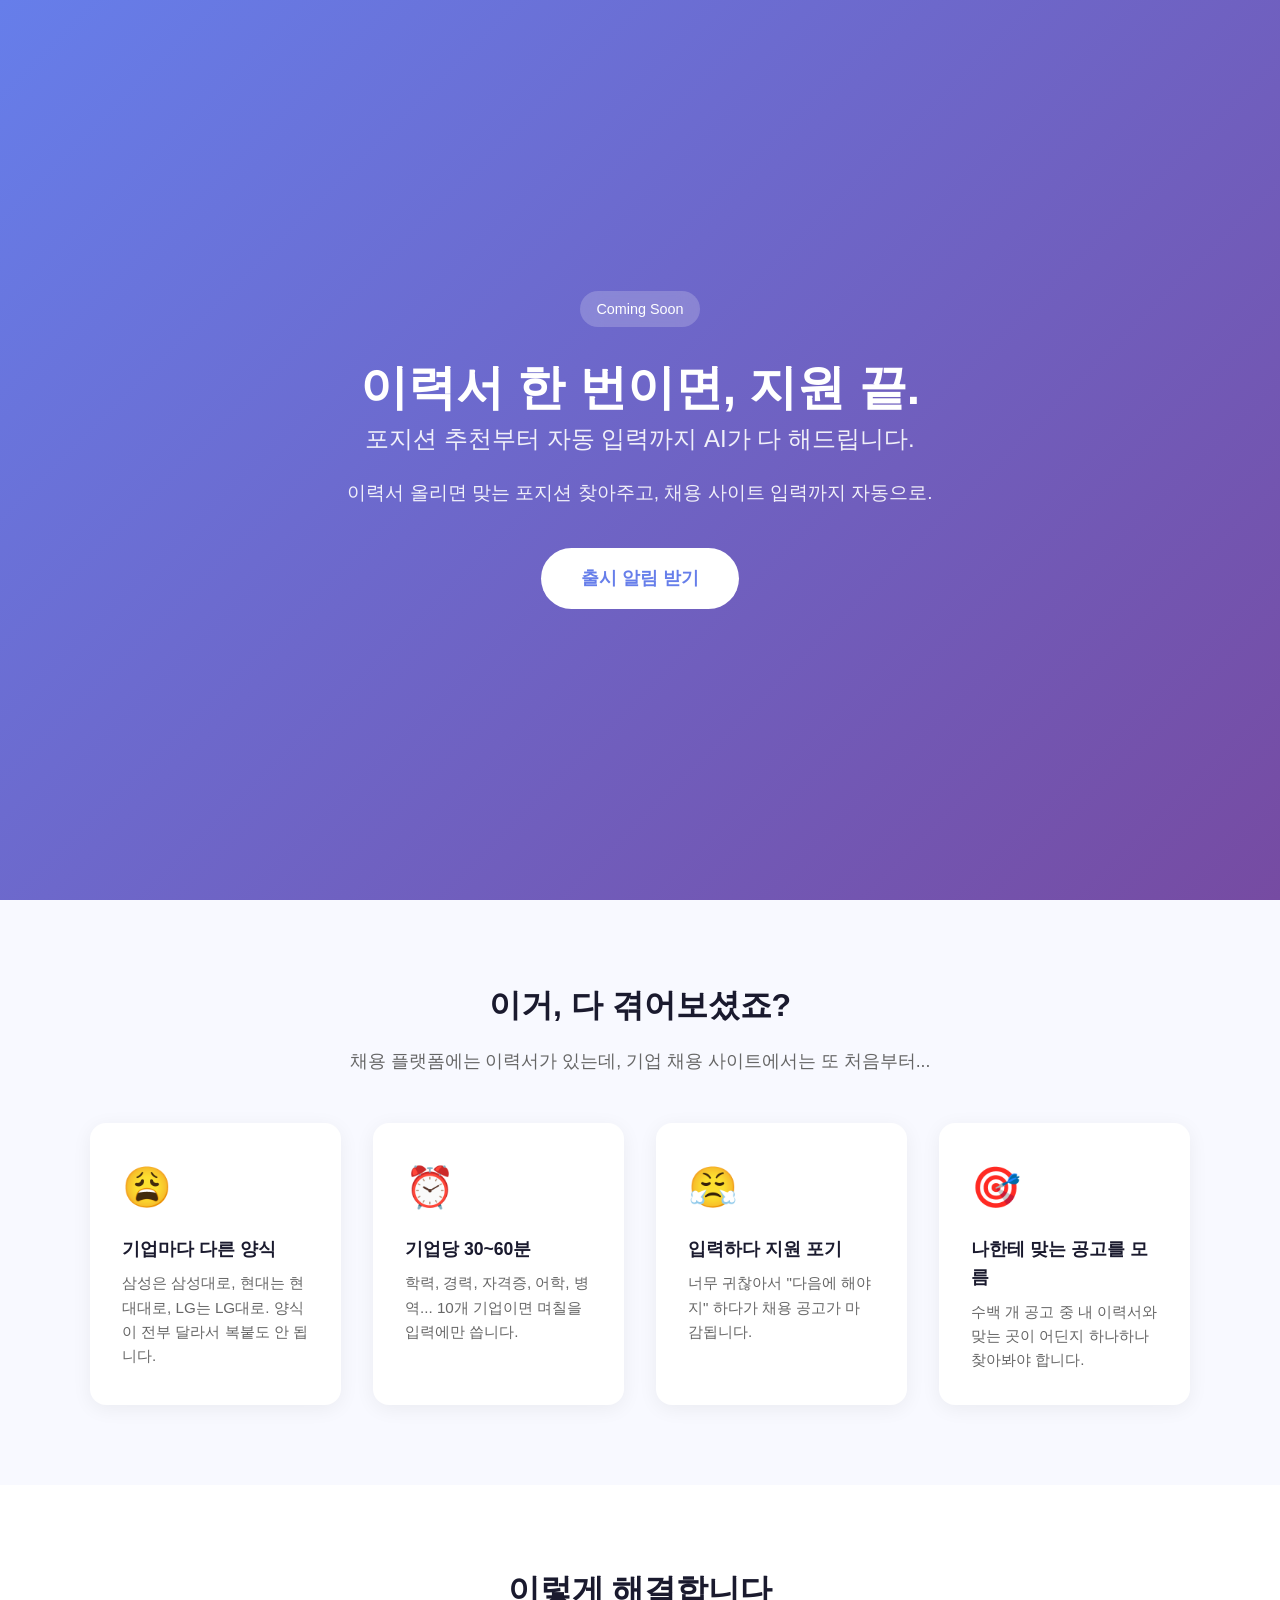
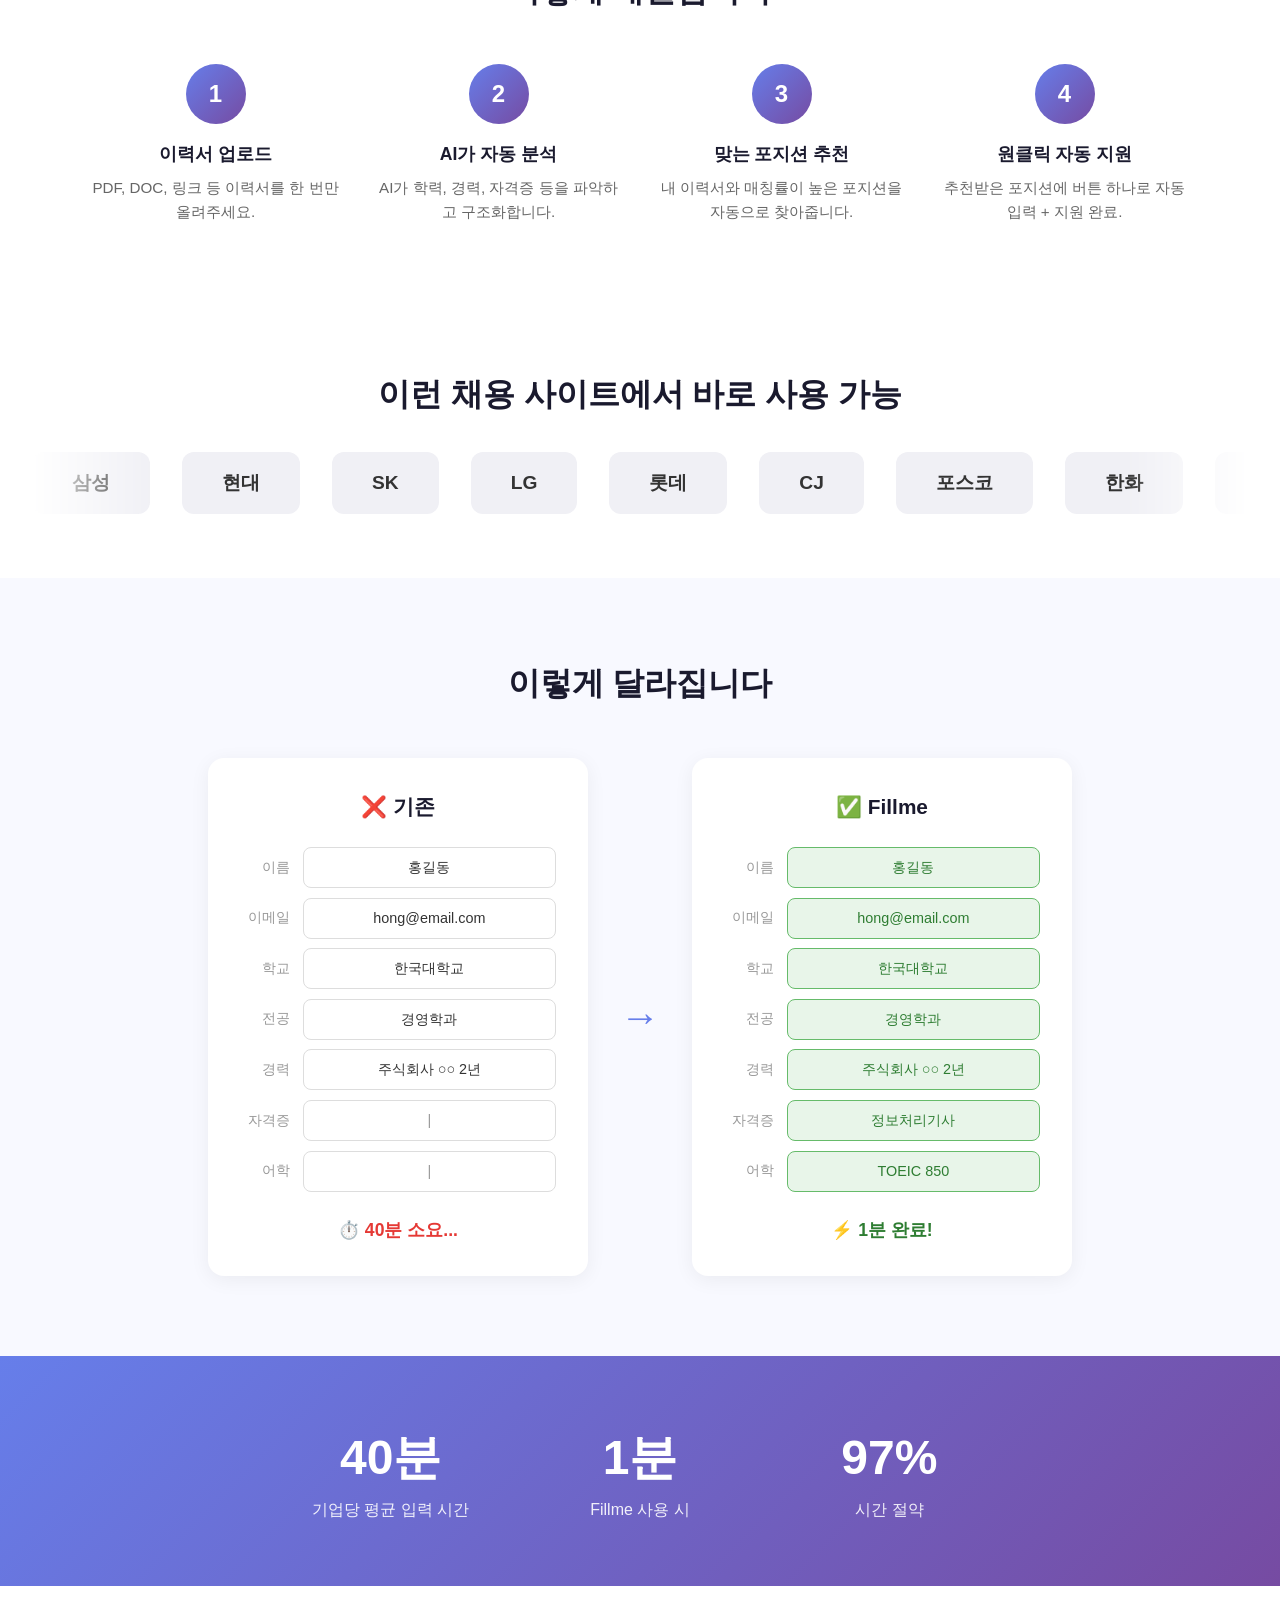
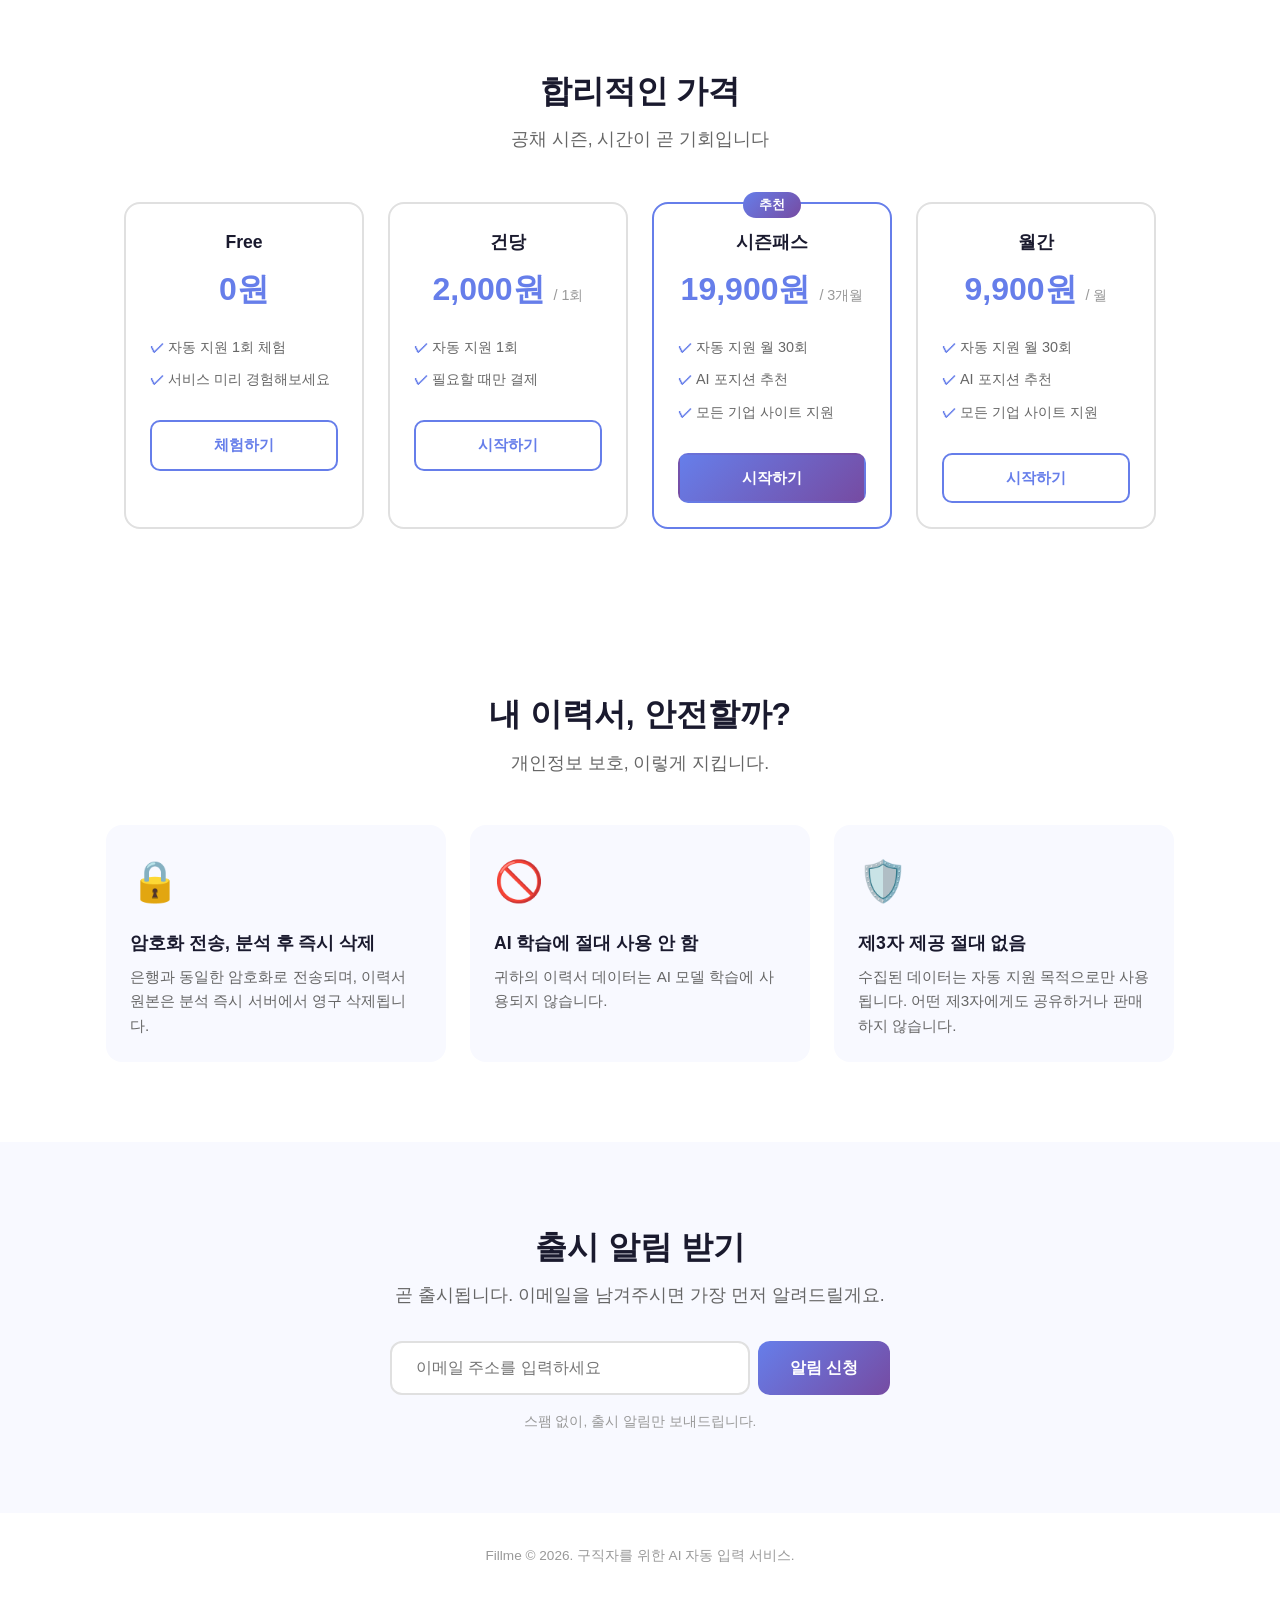
==== commit 755d3f8c: "Update hero copy for clarity Co-Authored-By: Claude Opus 4.6 (1M context) <noreply@anthropic.com>" ====
--- a/index.html
+++ b/index.html
@@ -685,10 +685,10 @@
     <section class="hero">
         <div class="hero-badge">Coming Soon</div>
         <h1>
-            이력서 올리면, 나머지는 AI가.
-            <span>맞는 포지션 찾고, 자동 지원까지. 한 번에.</span>
+            이력서 한 번이면, 지원 끝.
+            <span>포지션 추천부터 자동 입력까지 AI가 다 해드립니다.</span>
         </h1>
-        <p>이력서 한 번 올리면 합격 가능성 높은 포지션을 찾아주고, 채용 사이트 입력까지 자동으로.</p>
+        <p>이력서 올리면 맞는 포지션 찾아주고, 채용 사이트 입력까지 자동으로.</p>
         <a href="#signup" class="hero-cta">출시 알림 받기</a>
     </section>
 
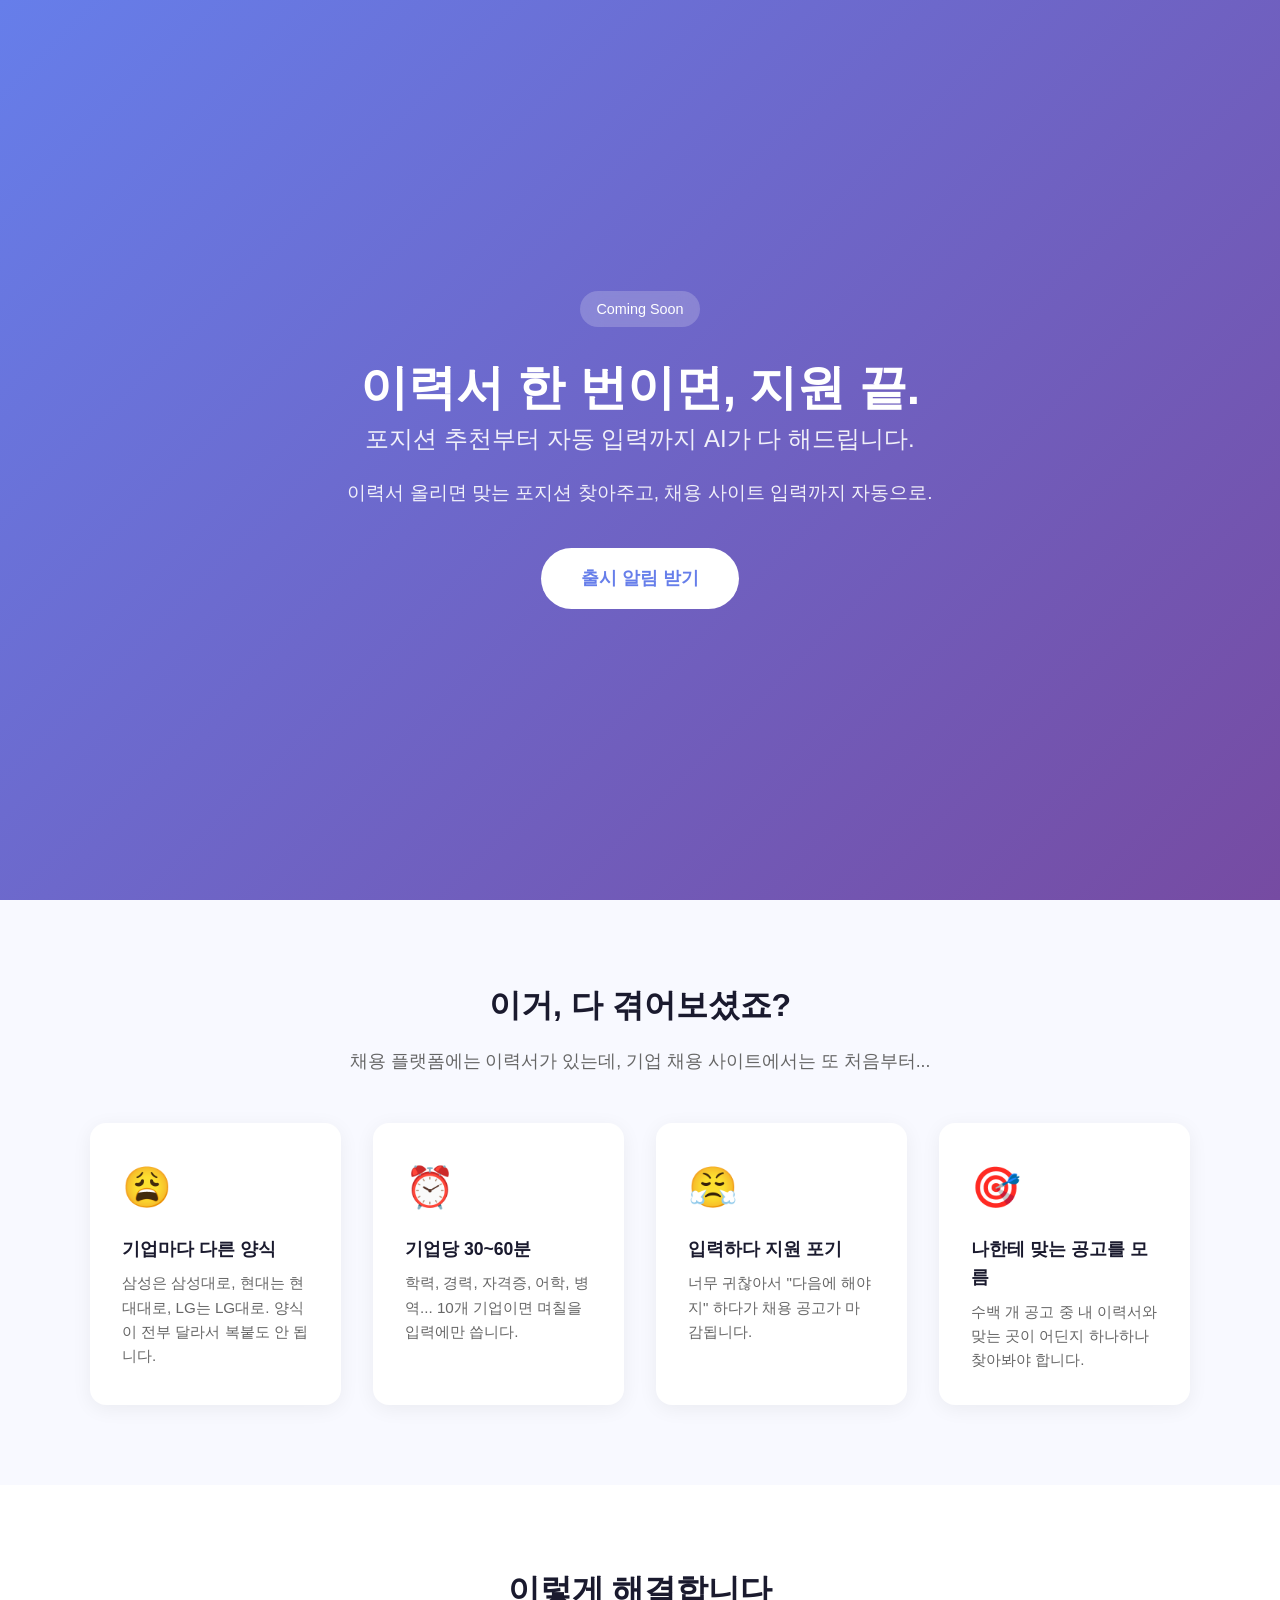
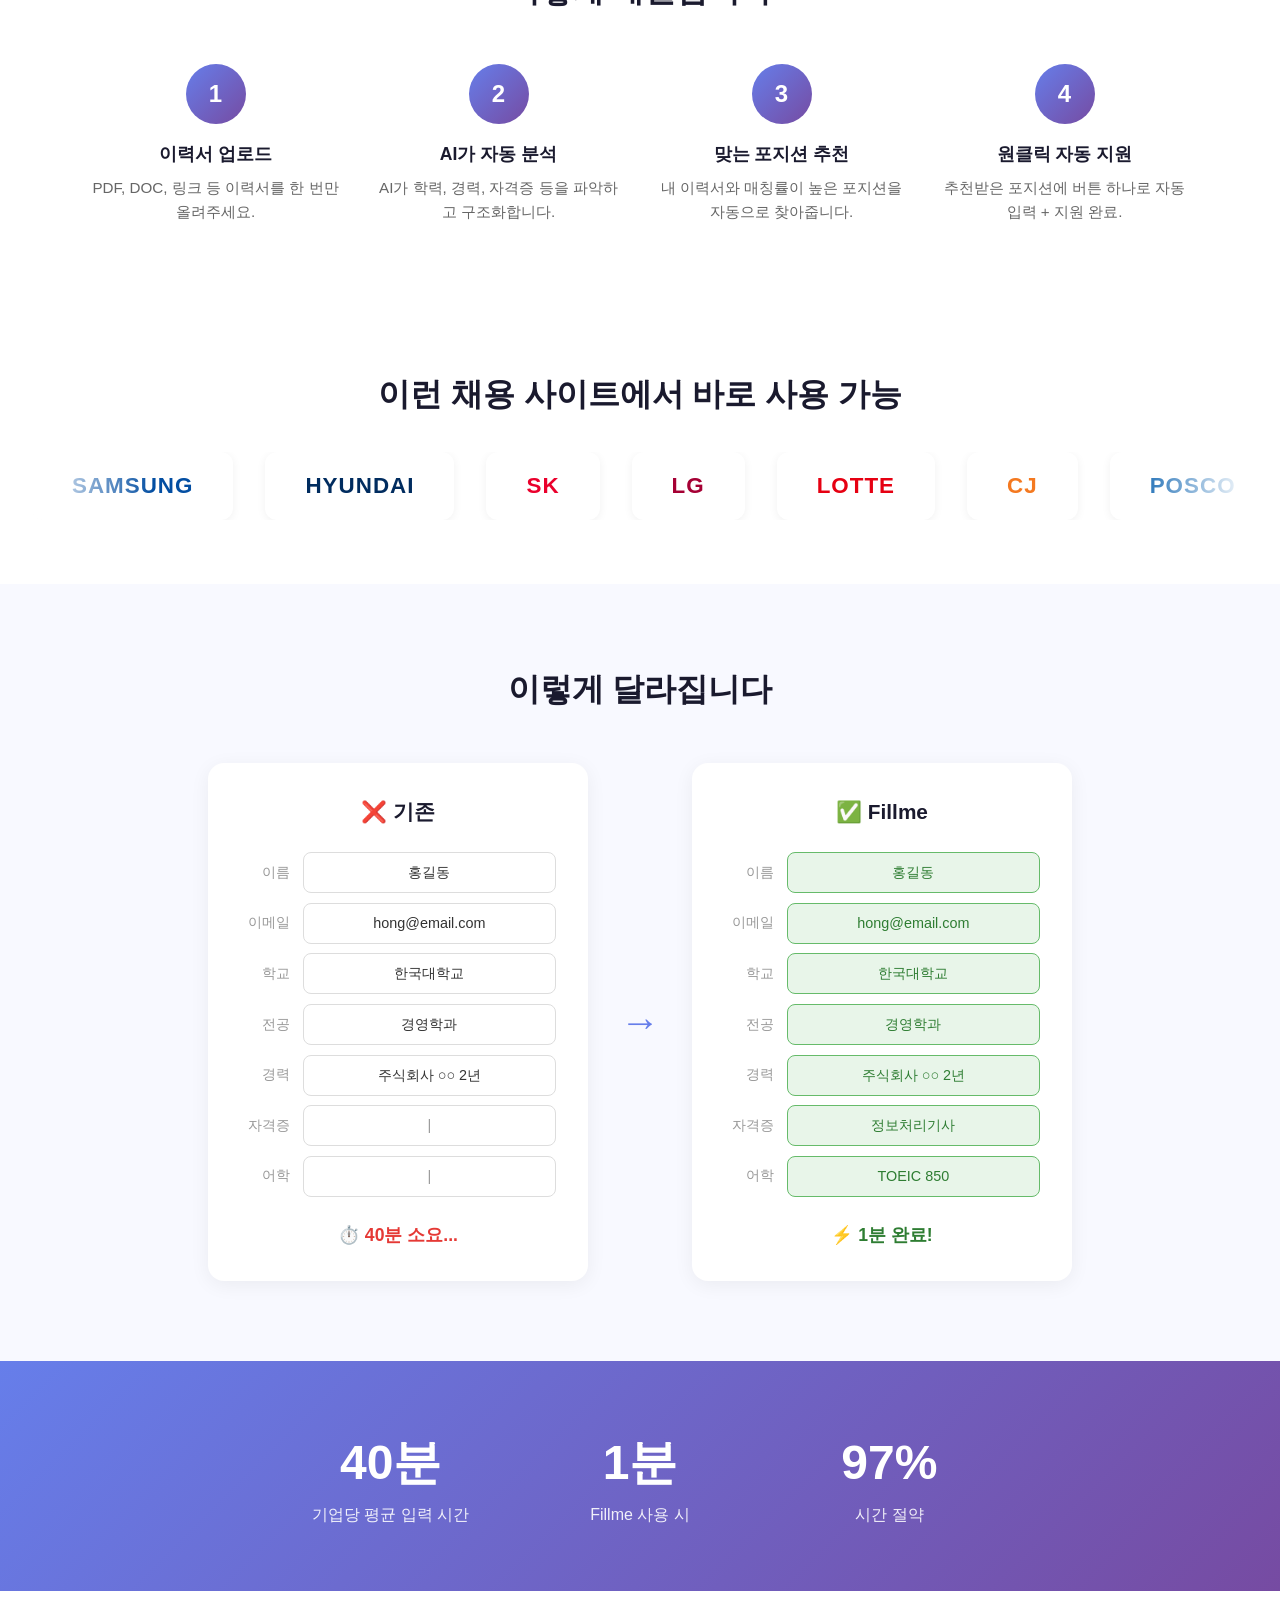
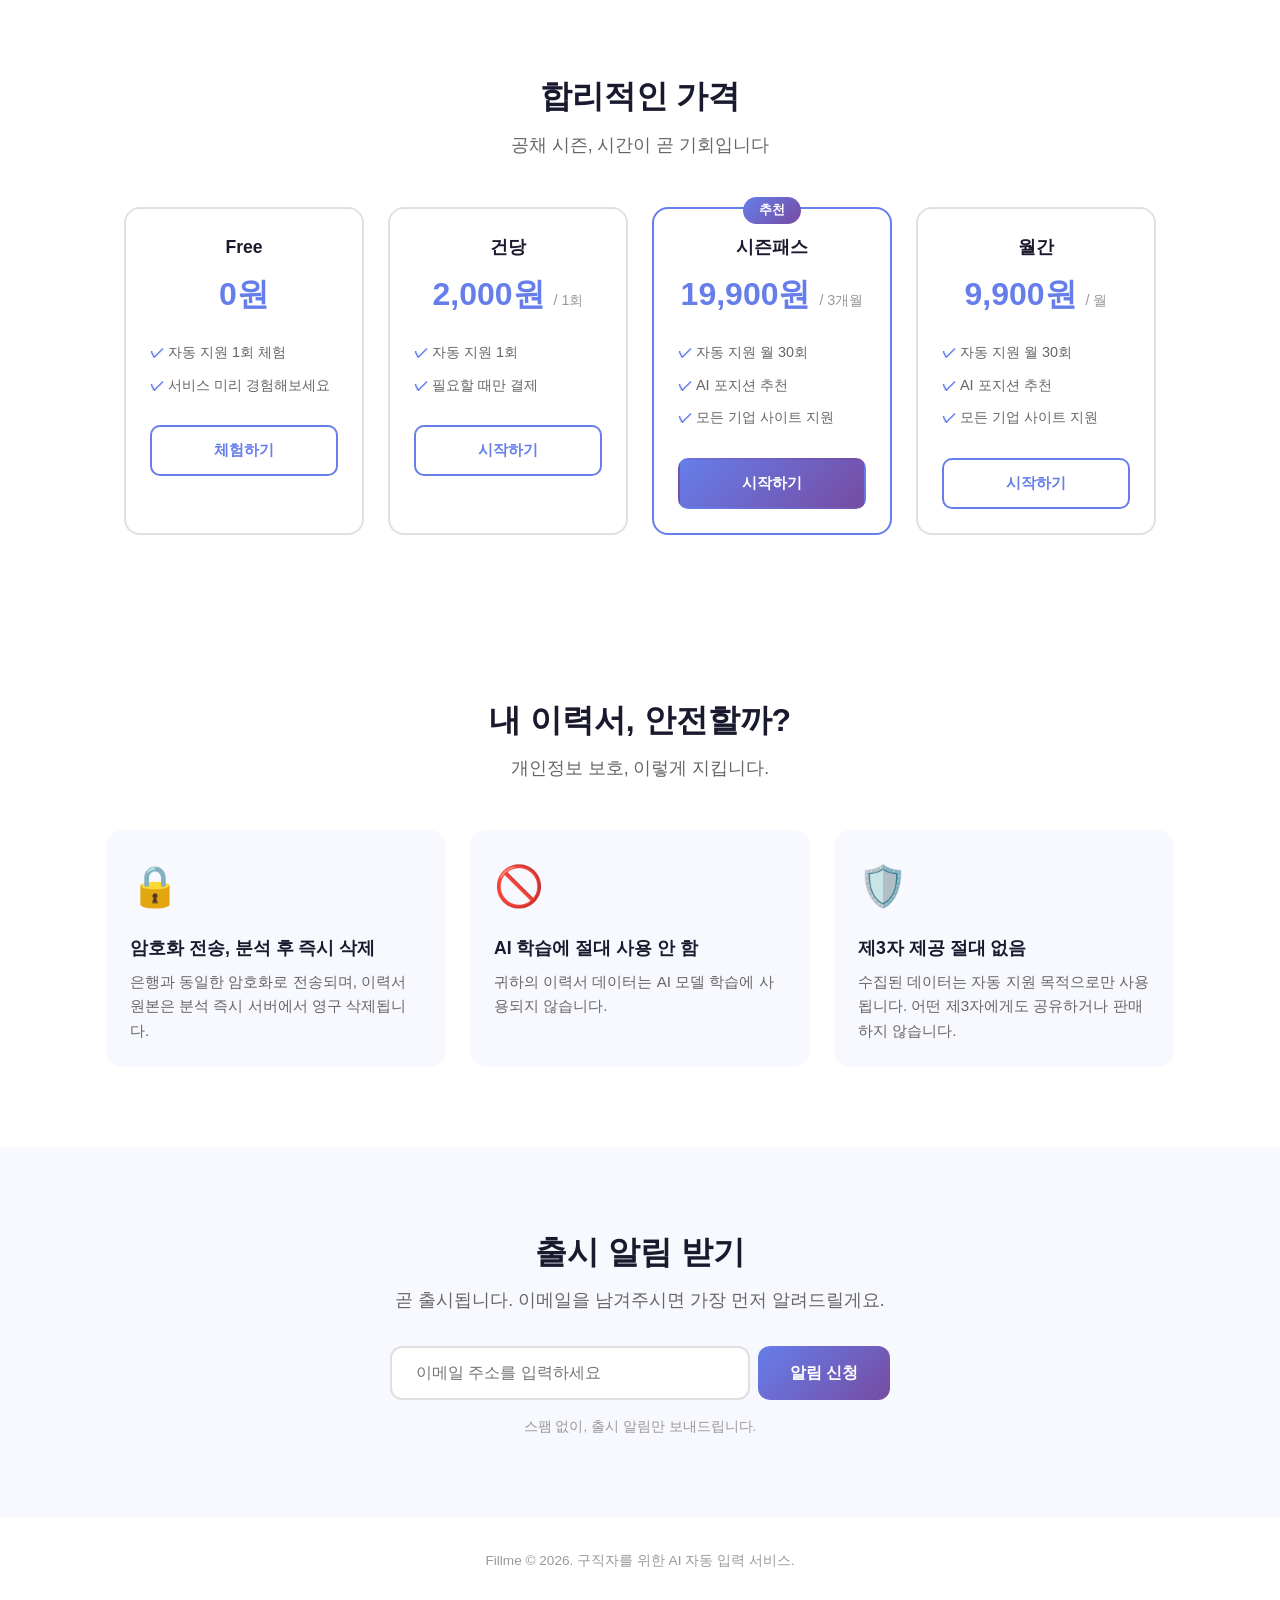
==== commit df06155b: "Update company logos with brand colors + add 네이버/카카오 Co-Authored-By: Claude Opus 4.6 (1M context) <n" ====
--- a/index.html
+++ b/index.html
@@ -458,13 +458,14 @@
 
         .logo-item {
             flex-shrink: 0;
-            background: #f0f0f5;
+            background: white;
             padding: 1rem 2.5rem;
             border-radius: 12px;
-            font-size: 1.2rem;
-            font-weight: 700;
-            color: #333;
+            font-size: 1.4rem;
+            font-weight: 800;
             white-space: nowrap;
+            box-shadow: 0 2px 10px rgba(0,0,0,0.06);
+            letter-spacing: 1px;
         }
 
         /* Before / After */
@@ -752,26 +753,30 @@
         <h2>이런 채용 사이트에서 바로 사용 가능</h2>
         <div class="logo-track-wrapper">
             <div class="logo-track">
-                <div class="logo-item">삼성</div>
-                <div class="logo-item">현대</div>
-                <div class="logo-item">SK</div>
-                <div class="logo-item">LG</div>
-                <div class="logo-item">롯데</div>
-                <div class="logo-item">CJ</div>
-                <div class="logo-item">포스코</div>
-                <div class="logo-item">한화</div>
-                <div class="logo-item">GS</div>
-                <div class="logo-item">두산</div>
-                <div class="logo-item">삼성</div>
-                <div class="logo-item">현대</div>
-                <div class="logo-item">SK</div>
-                <div class="logo-item">LG</div>
-                <div class="logo-item">롯데</div>
-                <div class="logo-item">CJ</div>
-                <div class="logo-item">포스코</div>
-                <div class="logo-item">한화</div>
-                <div class="logo-item">GS</div>
-                <div class="logo-item">두산</div>
+                <div class="logo-item" style="color:#034EA2;font-weight:800;">SAMSUNG</div>
+                <div class="logo-item" style="color:#002C5F;font-weight:800;">HYUNDAI</div>
+                <div class="logo-item" style="color:#EA002C;font-weight:800;">SK</div>
+                <div class="logo-item" style="color:#A50034;font-weight:800;">LG</div>
+                <div class="logo-item" style="color:#E60012;font-weight:800;">LOTTE</div>
+                <div class="logo-item" style="color:#F47920;font-weight:800;">CJ</div>
+                <div class="logo-item" style="color:#005BAC;font-weight:800;">POSCO</div>
+                <div class="logo-item" style="color:#F37021;font-weight:800;">한화</div>
+                <div class="logo-item" style="color:#0066B3;font-weight:800;">GS</div>
+                <div class="logo-item" style="color:#003DA5;font-weight:800;">DOOSAN</div>
+                <div class="logo-item" style="color:#00A651;font-weight:800;">네이버</div>
+                <div class="logo-item" style="color:#FAE100;font-weight:800;text-shadow:0 0 1px #333;">카카오</div>
+                <div class="logo-item" style="color:#034EA2;font-weight:800;">SAMSUNG</div>
+                <div class="logo-item" style="color:#002C5F;font-weight:800;">HYUNDAI</div>
+                <div class="logo-item" style="color:#EA002C;font-weight:800;">SK</div>
+                <div class="logo-item" style="color:#A50034;font-weight:800;">LG</div>
+                <div class="logo-item" style="color:#E60012;font-weight:800;">LOTTE</div>
+                <div class="logo-item" style="color:#F47920;font-weight:800;">CJ</div>
+                <div class="logo-item" style="color:#005BAC;font-weight:800;">POSCO</div>
+                <div class="logo-item" style="color:#F37021;font-weight:800;">한화</div>
+                <div class="logo-item" style="color:#0066B3;font-weight:800;">GS</div>
+                <div class="logo-item" style="color:#003DA5;font-weight:800;">DOOSAN</div>
+                <div class="logo-item" style="color:#00A651;font-weight:800;">네이버</div>
+                <div class="logo-item" style="color:#FAE100;font-weight:800;text-shadow:0 0 1px #333;">카카오</div>
             </div>
         </div>
     </section>
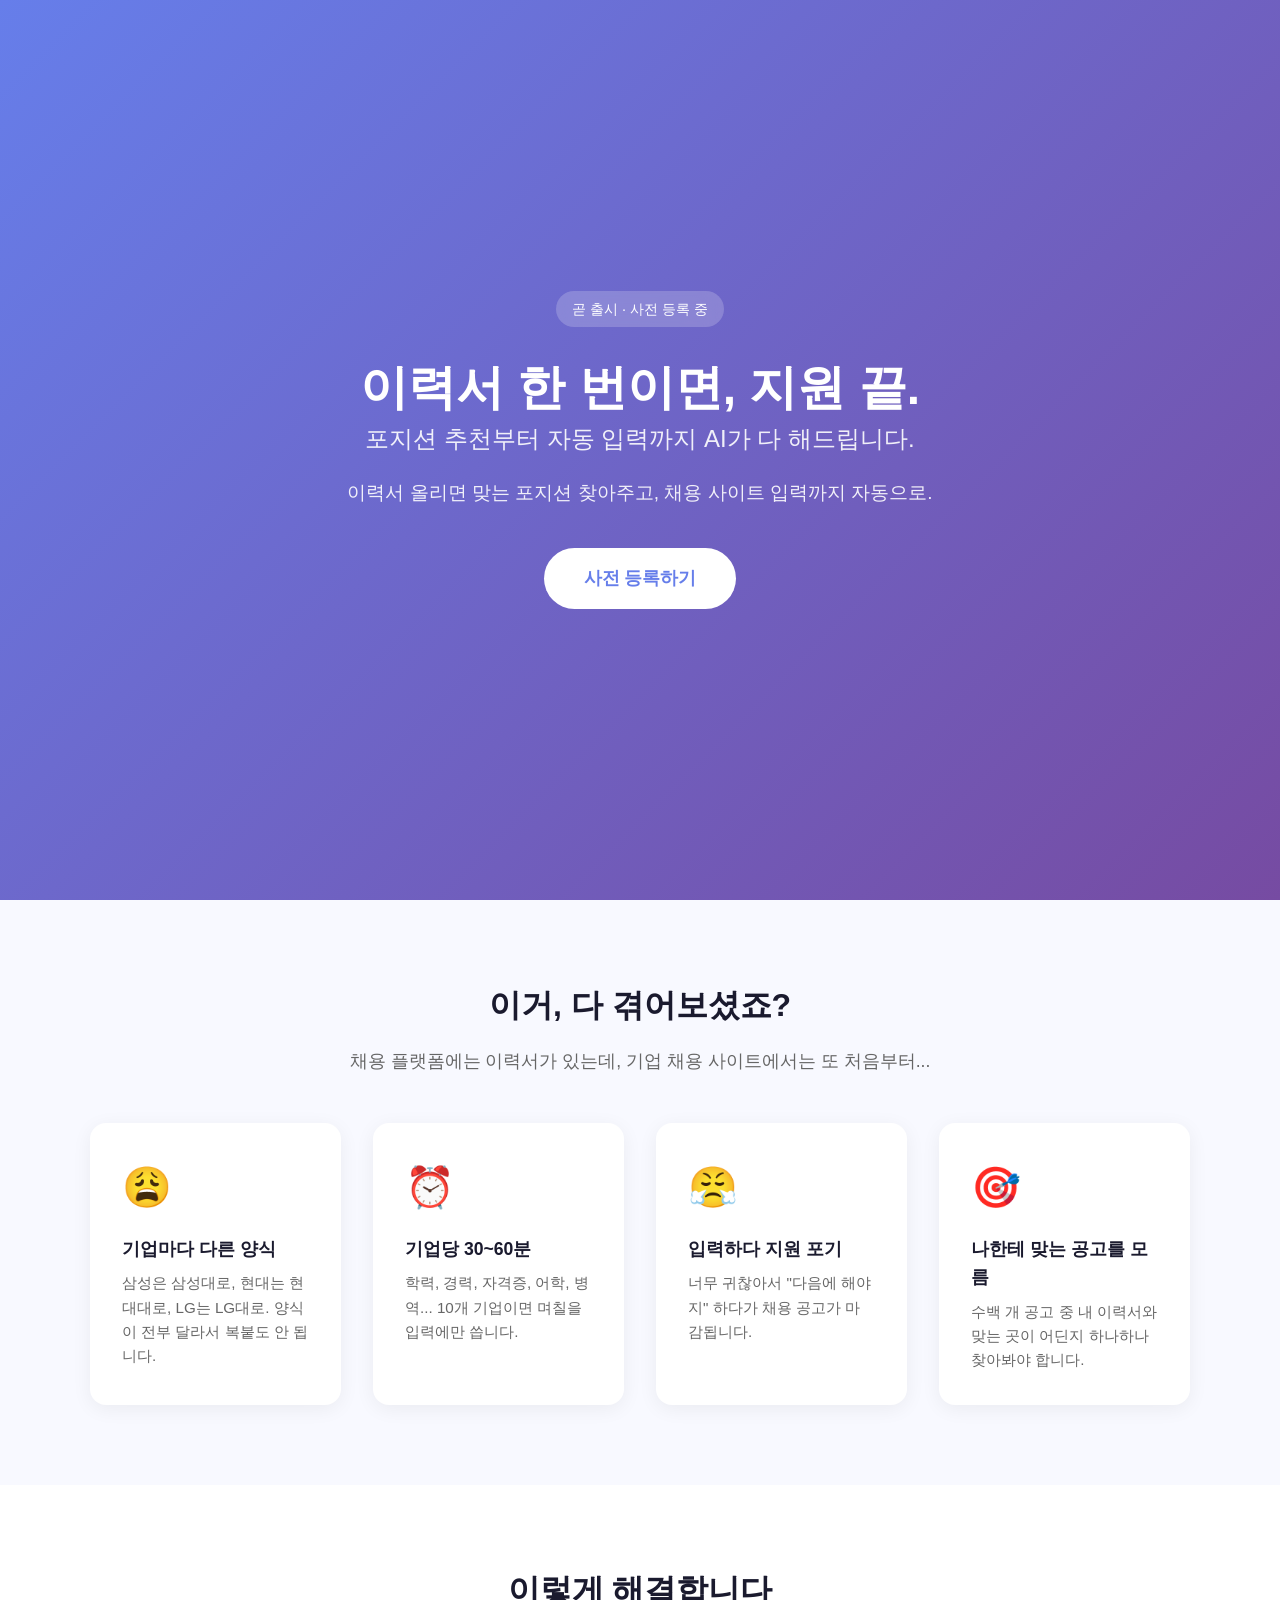
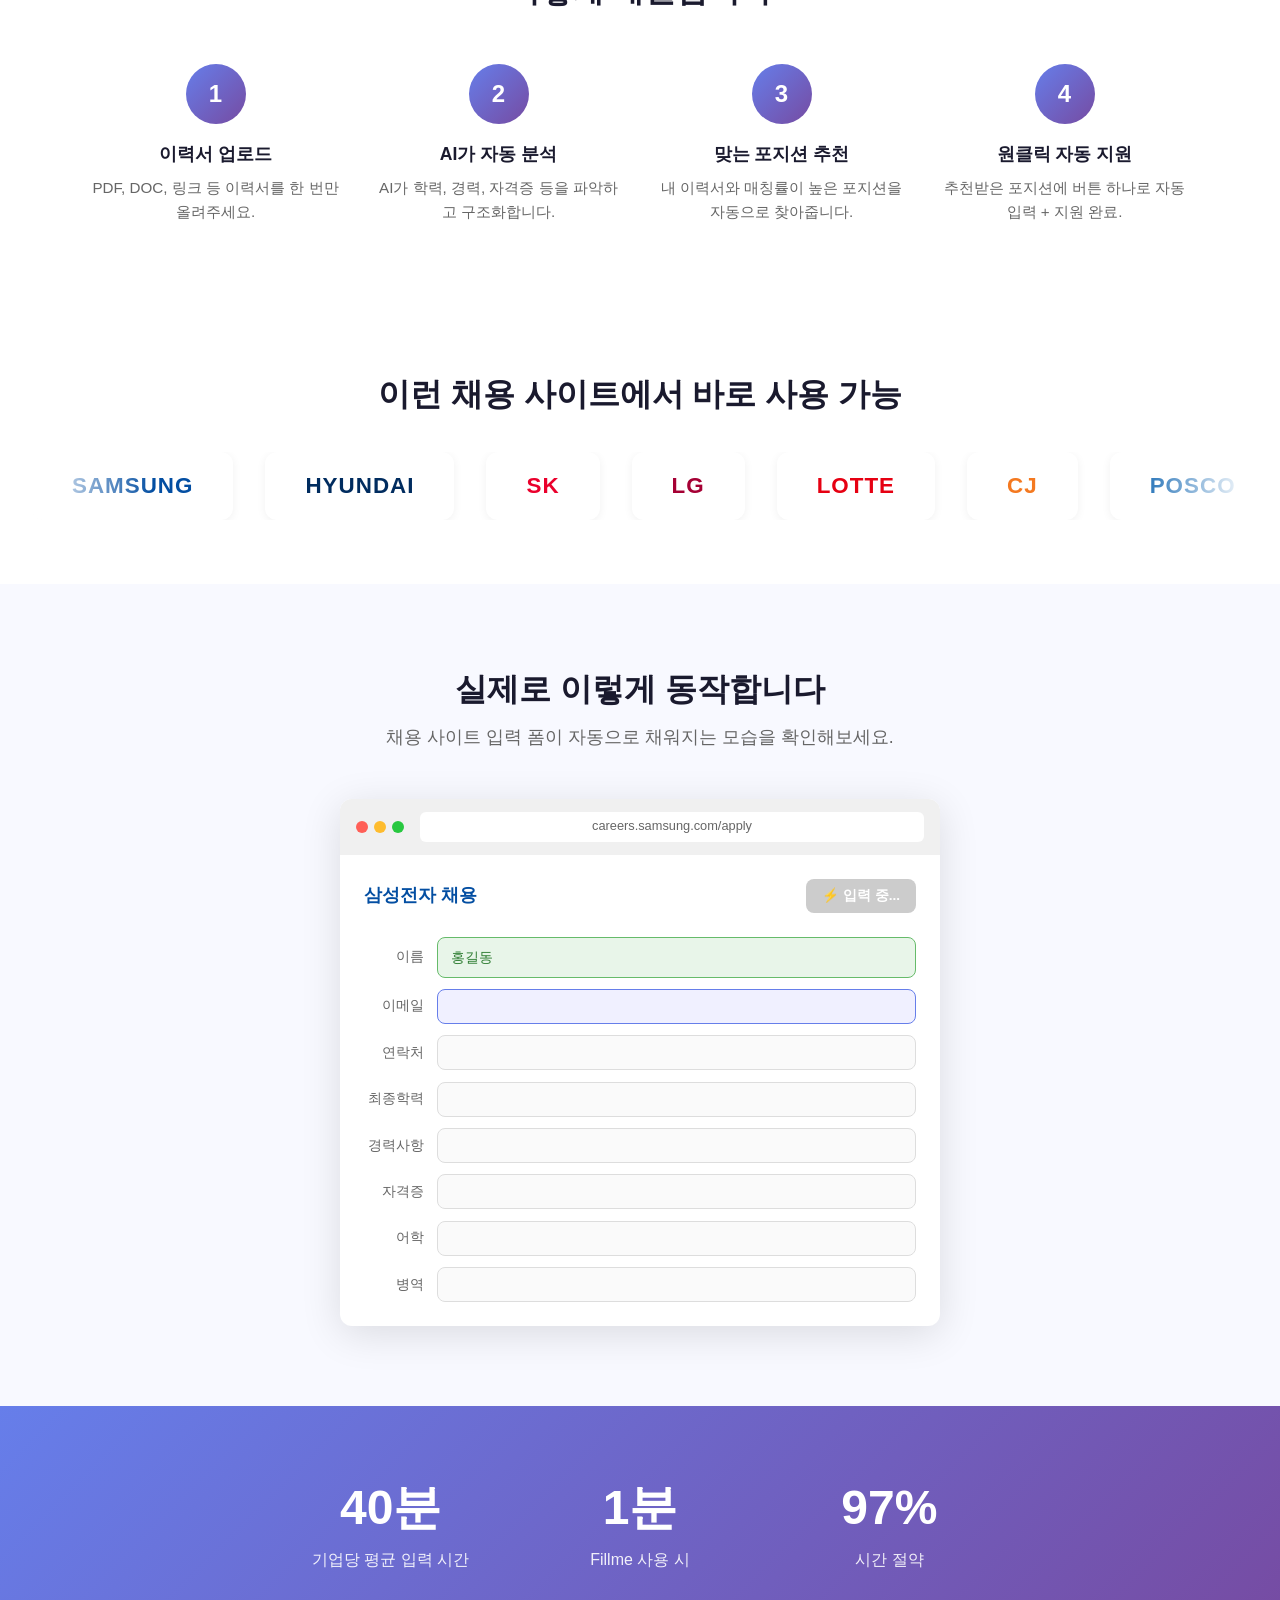
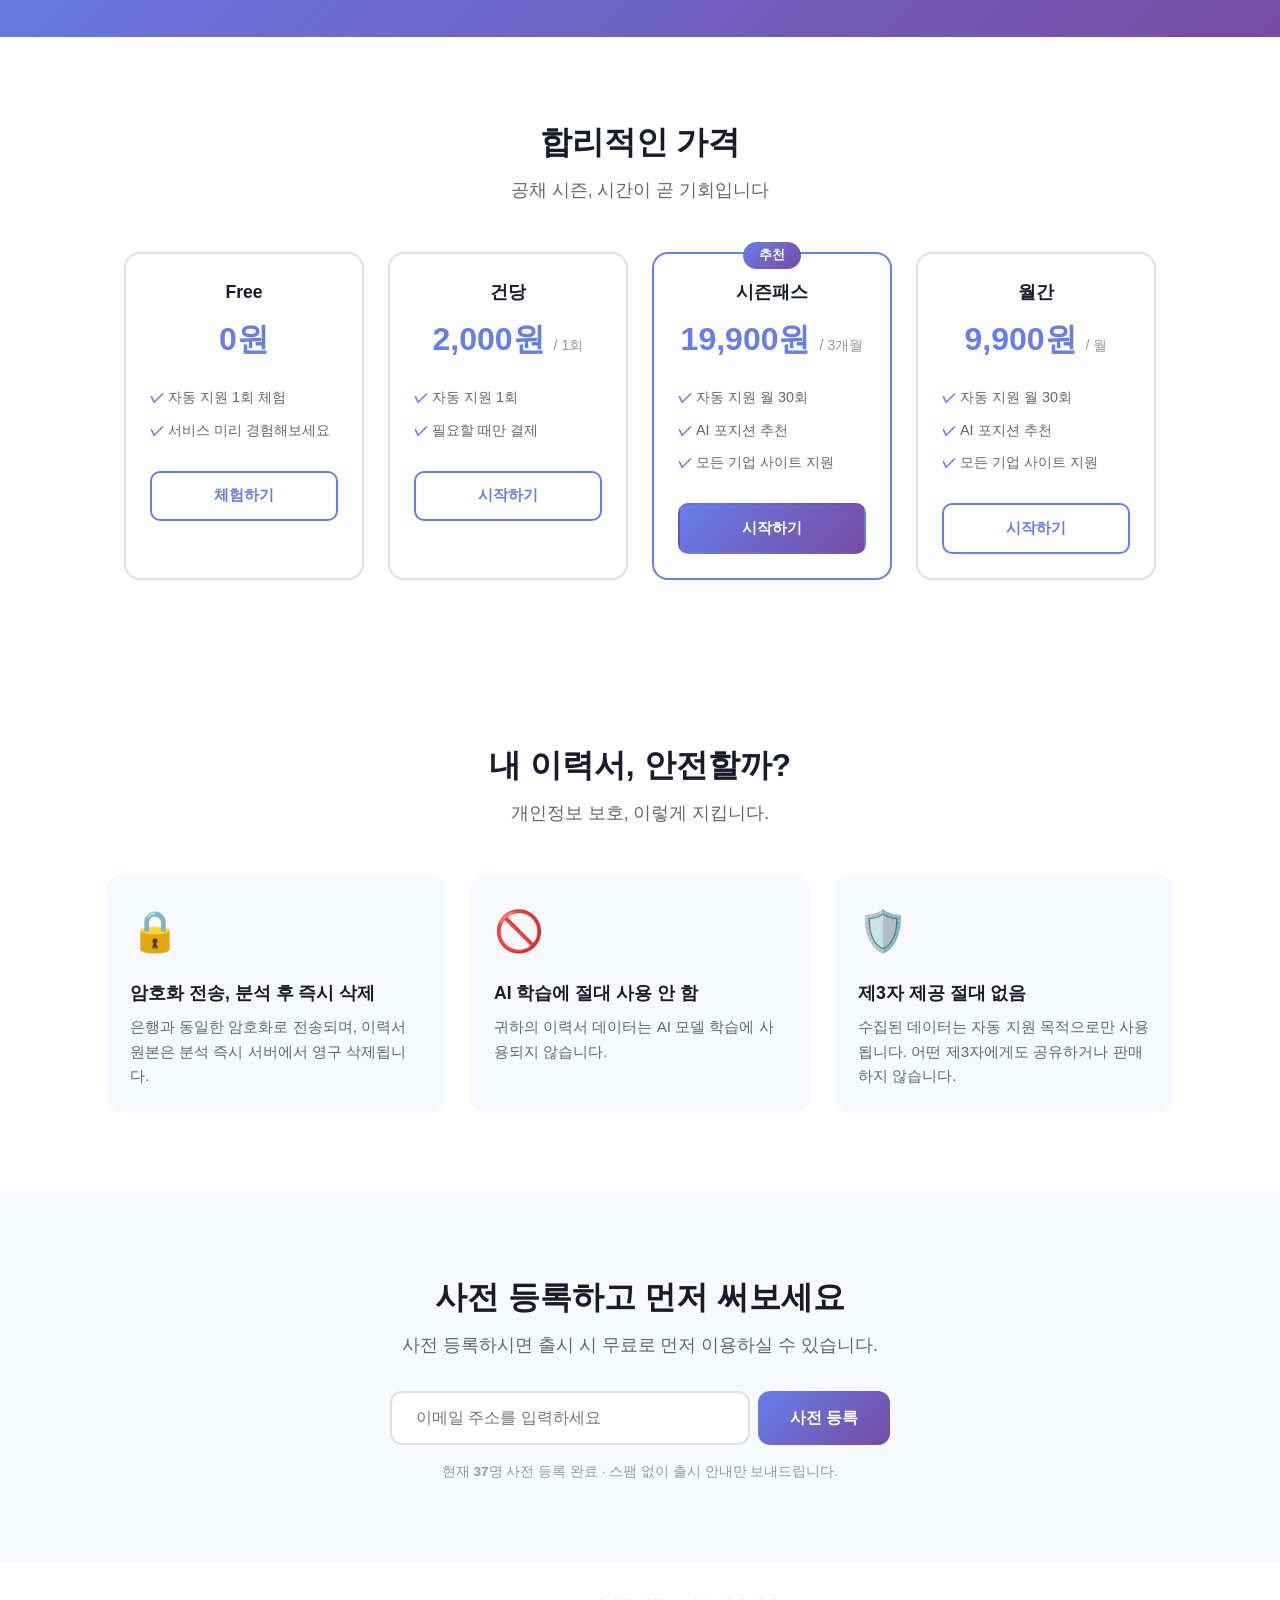
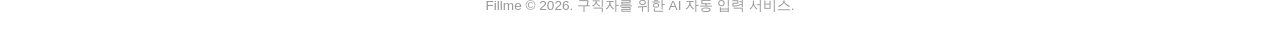
==== commit 5842f59a: "Replace before/after with live demo animation + update CTA to 사전 등록 - Interactive demo: Samsung care" ====
--- a/index.html
+++ b/index.html
@@ -468,119 +468,157 @@
             letter-spacing: 1px;
         }
 
-        /* Before / After */
-        .before-after {
+        /* Live Demo */
+        .demo {
             padding: 5rem 2rem;
             text-align: center;
             background: #f8f9ff;
         }
 
-        .before-after h2 {
+        .demo h2 {
             font-size: 2rem;
+            margin-bottom: 0.5rem;
+        }
+
+        .demo .subtitle {
+            font-size: 1.1rem;
+            color: #666;
             margin-bottom: 3rem;
         }
 
-        .ba-container {
-            display: flex;
-            gap: 2rem;
-            max-width: 900px;
+        .demo-container {
+            max-width: 600px;
             margin: 0 auto;
+        }
+
+        .demo-window {
+            background: white;
+            border-radius: 12px;
+            box-shadow: 0 8px 40px rgba(0,0,0,0.12);
+            overflow: hidden;
+        }
+
+        .demo-toolbar {
+            background: #f0f0f0;
+            padding: 0.8rem 1rem;
+            display: flex;
             align-items: center;
-            justify-content: center;
-            flex-wrap: wrap;
-        }
-
-        .ba-card {
+            gap: 1rem;
+        }
+
+        .demo-dots {
+            display: flex;
+            gap: 6px;
+        }
+
+        .demo-dots span {
+            width: 12px;
+            height: 12px;
+            border-radius: 50%;
+            display: block;
+        }
+
+        .demo-url {
             background: white;
-            border-radius: 16px;
-            padding: 2rem;
+            padding: 0.3rem 1rem;
+            border-radius: 6px;
+            font-size: 0.8rem;
+            color: #666;
             flex: 1;
-            min-width: 300px;
-            max-width: 380px;
-            box-shadow: 0 4px 20px rgba(0,0,0,0.06);
-        }
-
-        .ba-label {
-            font-size: 1.3rem;
+        }
+
+        .demo-content {
+            padding: 1.5rem;
+            text-align: left;
+        }
+
+        .demo-header {
+            display: flex;
+            justify-content: space-between;
+            align-items: center;
+            margin-bottom: 1.5rem;
+        }
+
+        .demo-company {
             font-weight: 700;
-            margin-bottom: 1.5rem;
-        }
-
-        .ba-form {
+            font-size: 1.1rem;
+            color: #034EA2;
+        }
+
+        .demo-fillme-btn {
+            background: linear-gradient(135deg, #667eea, #764ba2);
+            color: white;
+            border: none;
+            padding: 0.5rem 1rem;
+            border-radius: 8px;
+            font-size: 0.85rem;
+            font-weight: 600;
+            cursor: pointer;
+            transition: transform 0.2s;
+        }
+
+        .demo-fillme-btn:hover {
+            transform: scale(1.05);
+        }
+
+        .demo-fillme-btn.clicked {
+            background: #ccc;
+            pointer-events: none;
+        }
+
+        .demo-form {
             display: flex;
             flex-direction: column;
-            gap: 0.6rem;
-        }
-
-        .ba-field {
+            gap: 0.7rem;
+        }
+
+        .demo-field {
             display: flex;
             align-items: center;
             gap: 0.8rem;
         }
 
-        .ba-field-label {
+        .demo-field label {
             font-size: 0.85rem;
-            color: #999;
-            width: 50px;
+            color: #666;
+            width: 60px;
             text-align: right;
             flex-shrink: 0;
         }
 
-        .ba-field-input {
+        .demo-input {
             flex: 1;
             padding: 0.5rem 0.8rem;
+            border: 1px solid #ddd;
             border-radius: 8px;
             font-size: 0.9rem;
-        }
-
-        .ba-typing {
-            background: #fff;
-            border: 1px solid #ddd;
-            color: #333;
-            animation: blink 1s step-end infinite;
-        }
-
-        .ba-empty {
-            background: #fff;
-            border: 1px solid #ddd;
-            color: transparent;
-            min-height: 2rem;
-        }
-
-        .ba-empty::after {
-            content: '|';
-            color: #999;
-            animation: blink 1s step-end infinite;
-        }
-
-        @keyframes blink {
-            50% { opacity: 0; }
-        }
-
-        .ba-filled {
+            min-height: 2.2rem;
+            background: #fafafa;
+            transition: all 0.3s;
+        }
+
+        .demo-input.filling {
+            border-color: #667eea;
+            background: #f0f0ff;
+        }
+
+        .demo-input.filled {
+            border-color: #66bb6a;
             background: #e8f5e9;
-            border: 1px solid #66bb6a;
             color: #2e7d32;
-        }
-
-        .ba-time {
+            font-weight: 500;
+        }
+
+        .demo-result {
+            display: none;
             margin-top: 1.5rem;
-            font-size: 1.1rem;
+            padding: 1rem;
+            background: #e8f5e9;
+            border-radius: 10px;
+            color: #2e7d32;
             font-weight: 600;
-        }
-
-        .ba-before .ba-time {
-            color: #e53935;
-        }
-
-        .ba-after .ba-time {
-            color: #2e7d32;
-        }
-
-        .ba-arrow {
-            font-size: 2.5rem;
-            color: #667eea;
-            font-weight: 700;
+            text-align: center;
+            font-size: 0.95rem;
         }
 
         /* Security */
@@ -665,12 +703,10 @@
                 width: 100%;
             }
 
-            .ba-container {
+            .demo-header {
                 flex-direction: column;
-            }
-
-            .ba-arrow {
-                transform: rotate(90deg);
+                gap: 0.8rem;
+                align-items: flex-start;
             }
 
             .pain-cards, .steps, .pricing-cards, .security-cards {
@@ -684,13 +720,13 @@
 
     <!-- Hero -->
     <section class="hero">
-        <div class="hero-badge">Coming Soon</div>
+        <div class="hero-badge">곧 출시 · 사전 등록 중</div>
         <h1>
             이력서 한 번이면, 지원 끝.
             <span>포지션 추천부터 자동 입력까지 AI가 다 해드립니다.</span>
         </h1>
         <p>이력서 올리면 맞는 포지션 찾아주고, 채용 사이트 입력까지 자동으로.</p>
-        <a href="#signup" class="hero-cta">출시 알림 받기</a>
+        <a href="#signup" class="hero-cta">사전 등록하기</a>
     </section>
 
     <!-- Pain Points -->
@@ -781,78 +817,39 @@
         </div>
     </section>
 
-    <!-- Before / After -->
-    <section class="before-after">
-        <h2>이렇게 달라집니다</h2>
-        <div class="ba-container">
-            <div class="ba-card ba-before">
-                <div class="ba-label">❌ 기존</div>
-                <div class="ba-form">
-                    <div class="ba-field">
-                        <span class="ba-field-label">이름</span>
-                        <span class="ba-field-input ba-typing">홍길동</span>
+    <!-- Live Demo -->
+    <section class="demo">
+        <h2>실제로 이렇게 동작합니다</h2>
+        <p class="subtitle">채용 사이트 입력 폼이 자동으로 채워지는 모습을 확인해보세요.</p>
+        <div class="demo-container">
+            <div class="demo-window">
+                <div class="demo-toolbar">
+                    <div class="demo-dots">
+                        <span style="background:#ff5f57"></span>
+                        <span style="background:#febc2e"></span>
+                        <span style="background:#28c840"></span>
                     </div>
-                    <div class="ba-field">
-                        <span class="ba-field-label">이메일</span>
-                        <span class="ba-field-input ba-typing">hong@email.com</span>
+                    <div class="demo-url">careers.samsung.com/apply</div>
+                </div>
+                <div class="demo-content">
+                    <div class="demo-header">
+                        <span class="demo-company">삼성전자 채용</span>
+                        <button class="demo-fillme-btn" id="demoBtn">⚡ Fillme 자동 입력</button>
                     </div>
-                    <div class="ba-field">
-                        <span class="ba-field-label">학교</span>
-                        <span class="ba-field-input ba-typing">한국대학교</span>
+                    <div class="demo-form" id="demoForm">
+                        <div class="demo-field"><label>이름</label><div class="demo-input" data-value="홍길동"></div></div>
+                        <div class="demo-field"><label>이메일</label><div class="demo-input" data-value="hong@email.com"></div></div>
+                        <div class="demo-field"><label>연락처</label><div class="demo-input" data-value="010-1234-5678"></div></div>
+                        <div class="demo-field"><label>최종학력</label><div class="demo-input" data-value="한국대학교 경영학과"></div></div>
+                        <div class="demo-field"><label>경력사항</label><div class="demo-input" data-value="(주)테크스타 마케팅팀 2년"></div></div>
+                        <div class="demo-field"><label>자격증</label><div class="demo-input" data-value="정보처리기사, SQLD"></div></div>
+                        <div class="demo-field"><label>어학</label><div class="demo-input" data-value="TOEIC 880"></div></div>
+                        <div class="demo-field"><label>병역</label><div class="demo-input" data-value="육군 병장 만기전역"></div></div>
                     </div>
-                    <div class="ba-field">
-                        <span class="ba-field-label">전공</span>
-                        <span class="ba-field-input ba-typing">경영학과</span>
-                    </div>
-                    <div class="ba-field">
-                        <span class="ba-field-label">경력</span>
-                        <span class="ba-field-input ba-typing">주식회사 ○○ 2년</span>
-                    </div>
-                    <div class="ba-field">
-                        <span class="ba-field-label">자격증</span>
-                        <span class="ba-field-input ba-empty"></span>
-                    </div>
-                    <div class="ba-field">
-                        <span class="ba-field-label">어학</span>
-                        <span class="ba-field-input ba-empty"></span>
+                    <div class="demo-result" id="demoResult">
+                        ✅ 8개 항목 자동 입력 완료 · 소요 시간 1.2초
                     </div>
                 </div>
-                <div class="ba-time">⏱️ 40분 소요...</div>
-            </div>
-            <div class="ba-arrow">→</div>
-            <div class="ba-card ba-after">
-                <div class="ba-label">✅ Fillme</div>
-                <div class="ba-form">
-                    <div class="ba-field">
-                        <span class="ba-field-label">이름</span>
-                        <span class="ba-field-input ba-filled">홍길동</span>
-                    </div>
-                    <div class="ba-field">
-                        <span class="ba-field-label">이메일</span>
-                        <span class="ba-field-input ba-filled">hong@email.com</span>
-                    </div>
-                    <div class="ba-field">
-                        <span class="ba-field-label">학교</span>
-                        <span class="ba-field-input ba-filled">한국대학교</span>
-                    </div>
-                    <div class="ba-field">
-                        <span class="ba-field-label">전공</span>
-                        <span class="ba-field-input ba-filled">경영학과</span>
-                    </div>
-                    <div class="ba-field">
-                        <span class="ba-field-label">경력</span>
-                        <span class="ba-field-input ba-filled">주식회사 ○○ 2년</span>
-                    </div>
-                    <div class="ba-field">
-                        <span class="ba-field-label">자격증</span>
-                        <span class="ba-field-input ba-filled">정보처리기사</span>
-                    </div>
-                    <div class="ba-field">
-                        <span class="ba-field-label">어학</span>
-                        <span class="ba-field-input ba-filled">TOEIC 850</span>
-                    </div>
-                </div>
-                <div class="ba-time">⚡ 1분 완료!</div>
             </div>
         </div>
     </section>
@@ -946,17 +943,17 @@
 
     <!-- CTA -->
     <section class="cta" id="signup">
-        <h2>출시 알림 받기</h2>
-        <p class="subtitle">곧 출시됩니다. 이메일을 남겨주시면 가장 먼저 알려드릴게요.</p>
+        <h2>사전 등록하고 먼저 써보세요</h2>
+        <p class="subtitle">사전 등록하시면 출시 시 무료로 먼저 이용하실 수 있습니다.</p>
         <div class="form-container">
             <form class="email-form" id="emailForm" onsubmit="handleSubmit(event)">
                 <input type="email" placeholder="이메일 주소를 입력하세요" required id="emailInput">
-                <button type="submit">알림 신청</button>
+                <button type="submit">사전 등록</button>
             </form>
             <div class="success-message" id="successMsg">
-                신청 완료! 출시되면 가장 먼저 알려드릴게요.
-            </div>
-            <p class="form-note">스팸 없이, 출시 알림만 보내드립니다.</p>
+                등록 완료! 출시되면 가장 먼저 안내드리겠습니다.
+            </div>
+            <p class="form-note">현재 <strong>37</strong>명 사전 등록 완료 · 스팸 없이 출시 안내만 보내드립니다.</p>
         </div>
     </section>
 
@@ -1018,6 +1015,54 @@
             e.preventDefault();
             document.getElementById('signup').scrollIntoView({ behavior: 'smooth' });
         });
+
+        // Live Demo Animation
+        var demoRunning = false;
+        function runDemo() {
+            if (demoRunning) return;
+            demoRunning = true;
+            var btn = document.getElementById('demoBtn');
+            btn.textContent = '⚡ 입력 중...';
+            btn.classList.add('clicked');
+            var fields = document.querySelectorAll('#demoForm .demo-input');
+            var delay = 0;
+            fields.forEach(function(field, i) {
+                setTimeout(function() {
+                    field.classList.add('filling');
+                }, delay);
+                setTimeout(function() {
+                    field.classList.remove('filling');
+                    field.classList.add('filled');
+                    field.textContent = field.getAttribute('data-value');
+                }, delay + 200);
+                delay += 300;
+            });
+            setTimeout(function() {
+                document.getElementById('demoResult').style.display = 'block';
+                btn.textContent = '✅ 완료';
+                setTimeout(function() {
+                    // Reset
+                    fields.forEach(function(field) {
+                        field.classList.remove('filled');
+                        field.textContent = '';
+                    });
+                    document.getElementById('demoResult').style.display = 'none';
+                    btn.textContent = '⚡ Fillme 자동 입력';
+                    btn.classList.remove('clicked');
+                    demoRunning = false;
+                }, 3000);
+            }, delay + 500);
+        }
+
+        document.getElementById('demoBtn').addEventListener('click', runDemo);
+
+        // Auto-run demo when scrolled into view
+        var demoObserver = new IntersectionObserver(function(entries) {
+            if (entries[0].isIntersecting) {
+                setTimeout(runDemo, 800);
+            }
+        }, { threshold: 0.5 });
+        demoObserver.observe(document.querySelector('.demo'));
     </script>
 
 </body>
